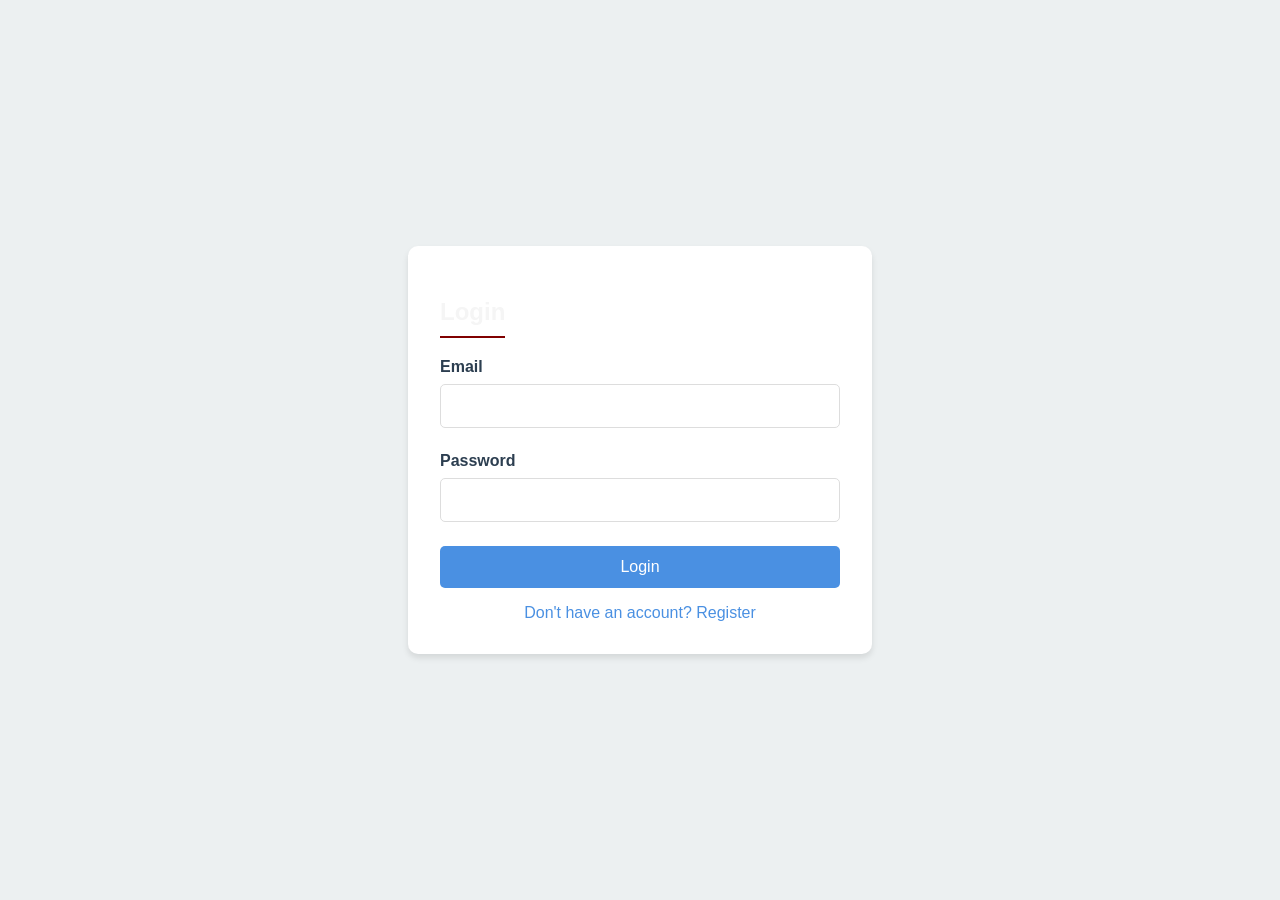
==== src/main/resources/static/admin-dashboard.html @ 873502d7 "dmin dashboards, lecture dashboards" ====
<!DOCTYPE html>
<html lang="en">

<head>
    <meta charset="UTF-8">
    <meta name="viewport" content="width=device-width, initial-scale=1.0">
    <title>LMS - Admin Dashboard</title>
    <link rel="stylesheet" href="css/style.css">
    <link rel="stylesheet" href="https://cdnjs.cloudflare.com/ajax/libs/font-awesome/6.0.0/css/all.min.css">
</head>

<body>
    <div class="admin-container">
        <!-- Sidebar -->
        <div class="sidebar">
            <div class="sidebar-header">
                <h3>LMS Admin</h3>
            </div>
            <ul class="sidebar-menu">
                <li onclick="showSection('overview')" class="active"><i class="fas fa-home"></i> Overview</li>
                <li onclick="showSection('users')"><i class="fas fa-users"></i> User Management</li>
                <li onclick="showSection('degrees')"><i class="fas fa-graduation-cap"></i> Degree & Course Management
                </li>
                <li onclick="showSection('announcements')"><i class="fas fa-bullhorn"></i> Announcements</li>
                <li onclick="showSection('lectures')"><i class="fas fa-video"></i> Lecture Management</li>
                <li onclick="showSection('profile')"><i class="fas fa-user-cog"></i> Profile</li>
                <li onclick="logout()" class="logout-btn"><i class="fas fa-sign-out-alt"></i> Logout</li>
            </ul>
        </div>

        <!-- Main Content -->
        <div class="main-content">
            <div id="overview" class="section active">
                <h2>Dashboard Overview</h2>
                <div class="stats-container">
                    <div class="stat-card">
                        <h3>Total Users</h3>
                        <p id="totalUsers">Loading...</p>
                    </div>
                    <div class="stat-card">
                        <h3>Total Degrees</h3>
                        <p id="totalDegrees">Loading...</p>
                    </div>
                    <div class="stat-card">
                        <h3>Total Courses</h3>
                        <p id="totalCourses">Loading...</p>
                    </div>
                    <div class="stat-card">
                        <h3>Announcements</h3>
                        <p id="totalAnnouncements">Loading...</p>
                    </div>
                </div>
            </div>

            <div id="users" class="section">
                <h2>User Management</h2>
                <table id="usersTable">
                    <thead>
                        <tr>
                            <th>Name</th>
                            <th>Email</th>
                            <th>Role</th>
                            <th>Actions</th>
                        </tr>
                    </thead>
                    <tbody>
                        <!-- Users will be populated here -->
                    </tbody>
                </table>
            </div>

            <div id="degrees" class="section">
                <h2>Degree & Course Management</h2>

                <!-- Tabs or Split View -->
                <div class="tabs">
                    <button class="btn-secondary active" onclick="showDegreeTab('degreeListTab')">Degrees</button>
                    <button class="btn-secondary" onclick="showDegreeTab('courseListTab')">Courses</button>
                </div>
                <br>

                <!-- Degree Tab -->
                <div id="degreeListTab" class="tab-content">
                    <div class="action-bar">
                        <input type="text" id="searchDegree" placeholder="Search degrees..." onkeyup="searchDegrees()">
                        <button onclick="showAddDegreeModal()" class="btn-primary">Create Degree Program</button>
                    </div>
                    <table id="degreesTable">
                        <thead>
                            <tr>
                                <th>Degree Name</th>
                                <th>Faculty</th>
                                <th>Duration</th>
                                <th>Status</th>
                                <th>Actions</th>
                            </tr>
                        </thead>
                        <tbody>
                            <!-- Degrees populated here -->
                        </tbody>
                    </table>
                </div>

                <!-- Course Tab (Moved from original Course Management) -->
                <div id="courseListTab" class="tab-content" style="display:none;">
                    <div class="action-bar">
                        <button onclick="showAddCourseModal()" class="btn-primary">Add Course</button>
                    </div>
                    <div id="coursesList" class="grid-container">
                        <!-- Courses populated here -->
                    </div>
                </div>
            </div>

            <div id="degreeDetails" class="section">
                <button onclick="showSection('degrees')" class="btn-secondary" style="margin-bottom: 10px;">&larr; Back
                    to List</button>
                <h2 id="detailsDegreeName">Degree Name</h2>
                <div class="profile-card" style="max-width: 100%; margin-bottom: 20px;">
                    <p><strong>Faculty:</strong> <span id="detailsFaculty"></span></p>
                    <p><strong>Duration:</strong> <span id="detailsDuration"></span> Years</p>
                    <p><strong>Status:</strong> <span id="detailsStatus"></span></p>
                    <p><strong>Description:</strong></p>
                    <p id="detailsDescription"></p>
                </div>

                <h3>Assigned Courses</h3>
                <div class="action-bar">
                    <button onclick="showAddCourseToDegreeModal()" class="btn-primary">Add Course to Degree</button>
                </div>
                <table id="degreeCoursesTable">
                    <thead>
                        <tr>
                            <th>Code</th>
                            <th>Course Title</th>
                            <th>Lecturer</th>
                            <th>Students</th>
                            <th>Status</th>
                            <th>Actions</th>
                        </tr>
                    </thead>
                    <tbody>
                        <!-- Assigned courses -->
                    </tbody>
                </table>
            </div>

            <div id="courseDetails" class="section">
                <button onclick="showSection('degreeDetails')" class="btn-secondary" style="margin-bottom: 10px;">&larr;
                    Back to Degree</button>
                <div class="profile-card" style="max-width: 100%; border-top: 5px solid #2980b9;">
                    <h2 id="cdTitle" style="margin-top:0; border:none;">Course Title</h2>
                    <div style="display: grid; grid-template-columns: repeat(auto-fit, minmax(200px, 1fr)); gap: 20px;">
                        <div>
                            <p><strong>Code:</strong> <span id="cdCode"></span></p>
                            <p><strong>Degree:</strong> <span id="cdDegree"></span></p>
                            <p><strong>Semester:</strong> <span id="cdSemester"></span> | <strong>Credits:</strong>
                                <span id="cdCredits"></span>
                            </p>
                        </div>
                        <div>
                            <p><strong>Lecturer:</strong> <span id="cdLecturer">Unassigned</span> <button
                                    onclick="showAssignLecturerModal()" class="btn-secondary"
                                    style="padding: 2px 8px; font-size: 0.8rem;">Assign</button></p>
                            <p><strong>Students:</strong> <span id="cdStudentCount">0</span></p>
                            <p><strong>Status:</strong> <span id="cdStatus"></span></p>
                        </div>
                    </div>
                </div>

                <div class="tabs" style="margin-top: 20px;">
                    <button class="btn-secondary active" onclick="showCourseTab('overview')">Overview</button>
                    <button class="btn-secondary" onclick="showCourseTab('students')">Students</button>
                    <button class="btn-secondary" onclick="showCourseTab('tasks')">Tasks</button>
                    <button class="btn-secondary" onclick="showCourseTab('assignments')">Assignments</button>
                    <button class="btn-secondary" onclick="showCourseTab('materials')">Materials</button>
                    <button class="btn-secondary" onclick="showCourseTab('announcements')">Announcements</button>
                    <button class="btn-secondary" onclick="showCourseTab('grades')">Grades</button>
                </div>

                <div id="cd-overview" class="course-tab-content"
                    style="padding: 20px; background: #2c2c2c; margin-top: 10px; border-radius: 8px;">
                    <h3>Course Description</h3>
                    <p id="cdDescription"></p>
                    <h3>Analytics</h3>
                    <p>Coming soon...</p>
                </div>
                <div id="cd-students" class="course-tab-content"
                    style="display:none; padding: 20px; background: #2c2c2c; margin-top: 10px; border-radius: 8px;">
                    <h3>Enrolled Students</h3>
                    <p>List of students...</p>
                </div>
                <!-- Other tabs placeholders -->
                <div id="cd-tasks" class="course-tab-content"
                    style="display:none; padding: 20px; background: #2c2c2c; margin-top: 10px; border-radius: 8px;">
                    <h3>Tasks</h3>
                </div>
                <div id="cd-assignments" class="course-tab-content"
                    style="display:none; padding: 20px; background: #2c2c2c; margin-top: 10px; border-radius: 8px;">
                    <h3>Assignments</h3>
                </div>
                <div id="cd-materials" class="course-tab-content"
                    style="display:none; padding: 20px; background: #2c2c2c; margin-top: 10px; border-radius: 8px;">
                    <h3>Materials</h3>
                </div>
                <div id="cd-announcements" class="course-tab-content"
                    style="display:none; padding: 20px; background: #2c2c2c; margin-top: 10px; border-radius: 8px;">
                    <h3>Course Announcements</h3>
                </div>
                <div id="cd-grades" class="course-tab-content"
                    style="display:none; padding: 20px; background: #2c2c2c; margin-top: 10px; border-radius: 8px;">
                    <h3>Grades</h3>
                </div>
            </div>

            <div id="announcements" class="section">
                <h2>Announcements</h2>
                <div class="action-bar">
                    <button onclick="showAddAnnouncementModal()" class="btn-primary">Post Announcement</button>
                </div>
                <div id="announcementsList">
                    <!-- Announcements will be populated here -->
                </div>
            </div>

            <div id="lectures" class="section">
                <h2>Lecture Management</h2>
                <p>Manage lectures for courses here.</p>
                <div id="lecturesList">
                    <!-- Lectures placeholder -->
                </div>
            </div>

            <div id="profile" class="section">
                <h2>Admin Profile</h2>
                <div class="profile-card">
                    <p><strong>Name:</strong> <span id="adminName">Loading...</span></p>
                    <p><strong>Email:</strong> <span id="adminEmail">Loading...</span></p>
                    <p><strong>Role:</strong> <span id="adminRole">Loading...</span></p>
                </div>
            </div>
        </div>
    </div>

    <!-- Modals -->
    <div id="courseModal" class="modal">
        <div class="modal-content">
            <span class="close" onclick="closeModal('courseModal')">&times;</span>
            <h3>Add New Course</h3>
            <form id="addCourseForm">
                <input type="text" id="courseTitle" placeholder="Course Title" required>
                <input type="text" id="courseCode" placeholder="Course Code (e.g. IT101)" required>
                <!-- Degree Dropdown populated dynamically -->
                <select id="courseDegree" required
                    style="width: 100%; padding: 10px; margin-bottom: 10px; background: #1a1a1a; color: white; border: 1px solid #444;">
                    <option value="" disabled selected>Select Degree Program</option>
                </select>
                <div style="display: grid; grid-template-columns: 1fr 1fr; gap: 10px;">
                    <input type="number" id="courseSemester" placeholder="Semester" required min="1" max="8">
                    <input type="number" id="courseCredits" placeholder="Credits" required min="1">
                </div>
                <input type="text" id="courseCategory" placeholder="Category" required>
                <textarea id="courseDescription" placeholder="Description" required></textarea>
                <select id="courseStatus" required
                    style="width: 100%; padding: 10px; margin-bottom: 10px; background: #1a1a1a; color: white; border: 1px solid #444;">
                    <option value="ACTIVE">Active</option>
                    <option value="ARCHIVED">Archived</option>
                </select>
                <button type="submit">Create Course</button>
            </form>
        </div>
    </div>

    <div id="degreeModal" class="modal">
        <div class="modal-content">
            <span class="close" onclick="closeModal('degreeModal')">&times;</span>
            <h3>Create Degree Program</h3>
            <form id="addDegreeForm">
                <input type="text" id="degreeName" placeholder="Degree Name (e.g. BSc in IT)" required>
                <input type="text" id="degreeFaculty" placeholder="Faculty" required>
                <select id="degreeDuration" required
                    style="width: 100%; padding: 10px; margin-bottom: 10px; background: #1a1a1a; color: white; border: 1px solid #444;">
                    <option value="3">3 Years</option>
                    <option value="4">4 Years</option>
                </select>
                <textarea id="degreeDescription" placeholder="Description" required></textarea>
                <select id="degreeStatus" required
                    style="width: 100%; padding: 10px; margin-bottom: 10px; background: #1a1a1a; color: white; border: 1px solid #444;">
                    <option value="ACTIVE">Active</option>
                    <option value="ARCHIVED">Archived</option>
                </select>
                <button type="submit">Create Degree</button>
            </form>
        </div>
    </div>

    <div id="assignLecturerModal" class="modal">
        <div class="modal-content">
            <span class="close" onclick="closeModal('assignLecturerModal')">&times;</span>
            <h3>Assign Lecturer</h3>
            <form id="assignLecturerForm">
                <p>Assign lecturer to: <strong id="assignCourseTitle"></strong></p>
                <select id="lecturerSelect" required
                    style="width: 100%; padding: 10px; margin-bottom: 10px; background: #1a1a1a; color: white; border: 1px solid #444;">
                    <!-- Populated via JS -->
                </select>
                <select id="lecturerRoleSelect" required
                    style="width: 100%; padding: 10px; margin-bottom: 10px; background: #1a1a1a; color: white; border: 1px solid #444;">
                    <option value="Main">Main Lecturer</option>
                    <option value="Assistant">Assistant Lecturer</option>
                </select>
                <button type="submit">Assign</button>
            </form>
        </div>
    </div>

    <div id="addCourseToDegreeModal" class="modal">
        <div class="modal-content">
            <span class="close" onclick="closeModal('addCourseToDegreeModal')">&times;</span>
            <h3>Add Course to Degree</h3>
            <form id="addCourseToDegreeForm">
                <p>Select a course to add:</p>
                <select id="availableCoursesSelect"
                    style="width: 100%; padding: 10px; margin-bottom: 10px; background: #1a1a1a; color: white; border: 1px solid #444;">
                    <!-- Available courses -->
                </select>
                <button type="submit">Add to Degree</button>
            </form>
        </div>
    </div>

    <div id="announcementModal" class="modal">
        <div class="modal-content">
            <span class="close" onclick="closeModal('announcementModal')">&times;</span>
            <h3>Post Announcement</h3>
            <form id="addAnnouncementForm">
                <input type="text" id="announcementTitle" placeholder="Title" required>
                <textarea id="announcementContent" placeholder="Content" required></textarea>
                <button type="submit">Post</button>
            </form>
        </div>
    </div>

    <div id="editCourseModal" class="modal">
        <div class="modal-content">
            <span class="close" onclick="closeModal('editCourseModal')">&times;</span>
            <h3>Edit Course</h3>
            <form id="editCourseForm">
                <input type="hidden" id="editCourseId">
                <input type="text" id="editCourseTitle" placeholder="Course Title" required>
                <input type="text" id="editCourseCode" placeholder="Course Code" required>
                <div style="display: grid; grid-template-columns: 1fr 1fr; gap: 10px;">
                    <input type="number" id="editCourseSemester" placeholder="Semester" required min="1" max="8">
                    <input type="number" id="editCourseCredits" placeholder="Credits" required min="1">
                </div>
                <input type="text" id="editCourseCategory" placeholder="Category" required>
                <textarea id="editCourseDescription" placeholder="Description" required></textarea>
                <select id="editCourseStatus" required
                    style="width: 100%; padding: 10px; margin-bottom: 10px; background: #1a1a1a; color: white; border: 1px solid #444;">
                    <option value="ACTIVE">Active</option>
                    <option value="ARCHIVED">Archived</option>
                </select>
                <button type="submit">Save Changes</button>
            </form>
        </div>
    </div>

    <script src="js/app.js"></script>
    <script src="js/admin.js"></script>
</body>

</html>
---- src/main/resources/static/css/style.css ----
:root {
    --primary-color: #4a90e2;
    --secondary-color: #f5f6fa;
    --text-color: #2c3e50;
    --bg-color: #ecf0f1;
    --card-bg: #ffffff;
}

body {
    font-family: 'Segoe UI', Tahoma, Geneva, Verdana, sans-serif;
    background-color: var(--bg-color);
    color: var(--text-color);
    margin: 0;
    padding: 0;
    display: flex;
    justify-content: center;
    align-items: center;
    min-height: 100vh;
}

.container {
    background-color: var(--card-bg);
    padding: 2rem;
    border-radius: 10px;
    box-shadow: 0 4px 6px rgba(0, 0, 0, 0.1);
    width: 100%;
    max-width: 400px;
}

h1,
h2 {
    text-align: center;
    color: var(--primary-color);
}

.form-group {
    margin-bottom: 1.5rem;
}

label {
    display: block;
    margin-bottom: 0.5rem;
    font-weight: bold;
}

input {
    width: 100%;
    padding: 0.75rem;
    border: 1px solid #ddd;
    border-radius: 5px;
    font-size: 1rem;
    box-sizing: border-box;
    /* fix padding issue */
}

button {
    width: 100%;
    padding: 0.75rem;
    background-color: var(--primary-color);
    color: white;
    border: none;
    border-radius: 5px;
    font-size: 1rem;
    cursor: pointer;
    transition: background-color 0.3s;
}

button:hover {
    background-color: #357abd;
}

.links {
    text-align: center;
    margin-top: 1rem;
}

a {
    color: var(--primary-color);
    text-decoration: none;
}

a:hover {
    text-decoration: underline;
}

/* Dashboard specific */
.dashboard-container {
    max-width: 800px;
}

.profile-info {
    margin-bottom: 2rem;
}

/* --- Admin Dashboard Layout --- */
:root {
    --maroon-primary: #800000;
    --maroon-light: #a52a2a;
    --black-bg: #121212;
    --black-sidebar: #1a1a1a;
    --white-text: #f5f5f5;
    --gray-text: #bdc3c7;
    --card-bg-dark: #2c2c2c;
}

.admin-container {
    display: flex;
    width: 100%;
    min-height: 100vh;
    background-color: var(--black-bg);
    color: var(--white-text);
}

/* Sidebar */
.sidebar {
    width: 260px;
    background-color: var(--black-sidebar);
    color: var(--white-text);
    display: flex;
    flex-direction: column;
    box-shadow: 2px 0 10px rgba(0, 0, 0, 0.5);
    border-right: 1px solid #333;
}

.sidebar-header {
    background-color: var(--maroon-primary);
    padding: 1.5rem;
    text-align: center;
    border-bottom: 2px solid #500000;
}

.sidebar-header h3 {
    color: white;
    margin: 0;
    font-size: 1.5rem;
    text-transform: uppercase;
    letter-spacing: 1px;
}

.sidebar-menu {
    list-style: none;
    padding: 0;
    margin: 0;
    flex-grow: 1;
}

.sidebar-menu li {
    padding: 1.2rem;
    cursor: pointer;
    border-bottom: 1px solid #2a2a2a;
    transition: all 0.3s ease;
    color: var(--gray-text);
}

.sidebar-menu li:hover,
.sidebar-menu li.active {
    background-color: var(--maroon-primary);
    color: white;
    padding-left: 1.5rem;
}

.sidebar-menu li i {
    margin-right: 15px;
    width: 25px;
    text-align: center;
}

.logout-btn {
    background-color: #333;
    margin-top: auto;
    border-top: 1px solid #444;
}

.logout-btn:hover {
    background-color: var(--maroon-light) !important;
}

/* Main Content */
.main-content {
    flex-grow: 1;
    padding: 2.5rem;
    background-color: var(--black-bg);
    overflow-y: auto;
}

h2 {
    color: var(--white-text);
    border-bottom: 2px solid var(--maroon-primary);
    padding-bottom: 10px;
    margin-bottom: 20px;
    display: inline-block;
}

.section {
    display: none;
    animation: fadeIn 0.4s ease-out;
}

.section.active {
    display: block;
}

@keyframes fadeIn {
    from {
        opacity: 0;
        transform: translateY(15px);
    }

    to {
        opacity: 1;
        transform: translateY(0);
    }
}

/* Stats */
.stats-container {
    display: grid;
    grid-template-columns: repeat(auto-fit, minmax(220px, 1fr));
    gap: 2rem;
    margin-bottom: 2rem;
}

.stat-card {
    background: linear-gradient(145deg, #2c2c2c, #222);
    padding: 2rem;
    border-radius: 12px;
    box-shadow: 0 4px 15px rgba(0, 0, 0, 0.3);
    text-align: center;
    border-left: 5px solid var(--maroon-primary);
    transition: transform 0.3s;
}

.stat-card:hover {
    transform: translateY(-5px);
}

.stat-card h3 {
    margin-bottom: 0.5rem;
    font-size: 1.1rem;
    color: var(--gray-text);
    text-transform: uppercase;
}

.stat-card p {
    font-size: 2.5rem;
    font-weight: bold;
    color: white;
    margin: 0;
}

/* Tables */
table {
    width: 100%;
    border-collapse: collapse;
    background: #1e1e1e;
    border-radius: 12px;
    overflow: hidden;
    box-shadow: 0 4px 15px rgba(0, 0, 0, 0.3);
    color: var(--gray-text);
}

th,
td {
    padding: 1.2rem;
    text-align: left;
    border-bottom: 1px solid #333;
}

th {
    background-color: var(--maroon-primary);
    color: white;
    text-transform: uppercase;
    font-size: 0.9rem;
    letter-spacing: 0.5px;
}

tr:hover {
    background-color: #2a2a2a;
}

/* Cards (Courses etc) */
.grid-container {
    display: grid;
    grid-template-columns: repeat(auto-fill, minmax(280px, 1fr));
    gap: 2rem;
}

.card {
    background: #1e1e1e;
    padding: 1.5rem;
    border-radius: 12px;
    box-shadow: 0 4px 10px rgba(0, 0, 0, 0.3);
    border-top: 4px solid var(--maroon-primary);
    transition: transform 0.3s;
    color: var(--gray-text);
}

.card:hover {
    transform: translateY(-5px);
    box-shadow: 0 8px 20px rgba(0, 0, 0, 0.5);
}

.card h3 {
    margin-top: 0;
    font-size: 1.4rem;
    color: white;
}

/* Buttons and Actions */
.action-bar {
    margin-bottom: 1.5rem;
    text-align: right;
}

.btn-primary {
    background-color: var(--maroon-primary);
    color: white;
    border: none;
    padding: 0.6rem 1.2rem;
    border-radius: 6px;
    cursor: pointer;
    width: auto;
    font-weight: bold;
    box-shadow: 0 2px 5px rgba(0, 0, 0, 0.2);
    transition: background 0.3s;
}

.btn-primary:hover {
    background-color: #a00000;
}

.btn-secondary {
    background-color: #444;
    color: white;
    border: none;
    padding: 0.4rem 1rem;
    border-radius: 4px;
    cursor: pointer;
    font-size: 0.9rem;
    width: auto;
    margin-left: 5px;
}

.btn-secondary:hover {
    background-color: #666;
}

.btn-danger {
    background-color: #c0392b;
    color: white;
    border: none;
    padding: 0.4rem 1rem;
    border-radius: 4px;
    cursor: pointer;
    font-size: 0.9rem;
    width: auto;
}

.btn-danger:hover {
    background-color: #e74c3c;
}

/* Announcements */
.announcement-item {
    background: #1e1e1e;
    padding: 1.5rem;
    margin-bottom: 1.5rem;
    border-left: 5px solid var(--maroon-primary);
    box-shadow: 0 4px 10px rgba(0, 0, 0, 0.2);
    border-radius: 8px;
    color: var(--gray-text);
}

.announcement-item h4 {
    color: white;
    margin-top: 0;
}

/* Modal */
.modal {
    display: none;
    position: fixed;
    z-index: 1000;
    left: 0;
    top: 0;
    width: 100%;
    height: 100%;
    background-color: rgba(0, 0, 0, 0.7);
    backdrop-filter: blur(5px);
}

.modal-content {
    background-color: #2c2c2c;
    color: white;
    margin: 10% auto;
    padding: 2.5rem;
    border-radius: 12px;
    width: 50%;
    max-width: 500px;
    position: relative;
    box-shadow: 0 10px 30px rgba(0, 0, 0, 0.5);
    border: 1px solid #444;
}

.modal-content input,
.modal-content textarea {
    background-color: #1a1a1a;
    border: 1px solid #444;
    color: white;
    margin-bottom: 1rem;
}

.close {
    position: absolute;
    right: 1.5rem;
    top: 1rem;
    font-size: 1.5rem;
    cursor: pointer;
    color: #999;
}

.close:hover {
    color: white;
}

/* Profile Card */
.profile-card {
    background: #1e1e1e;
    padding: 2.5rem;
    border-radius: 12px;
    box-shadow: 0 5px 15px rgba(0, 0, 0, 0.3);
    max-width: 400px;
    border-top: 5px solid var(--maroon-primary);
    color: var(--gray-text);
}

.profile-card span {
    color: white;
    font-weight: bold;
}
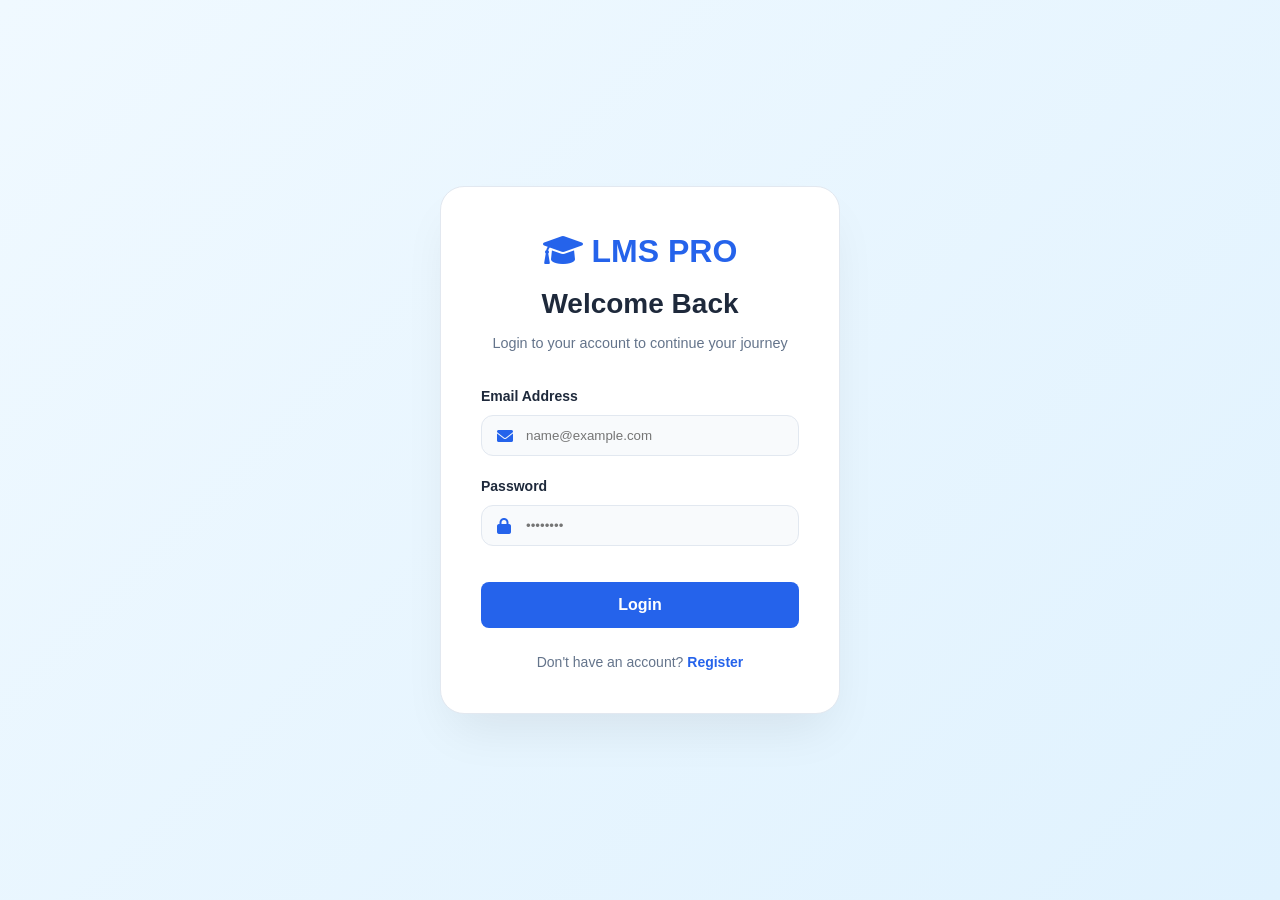
==== commit 6ffff241: "main functtions" ====
--- a/src/main/resources/static/admin-dashboard.html
+++ b/src/main/resources/static/admin-dashboard.html
@@ -14,46 +14,115 @@
         <!-- Sidebar -->
         <div class="sidebar">
             <div class="sidebar-header">
-                <h3>LMS Admin</h3>
+                <h3><i class="fas fa-graduation-cap"></i> LMS Admin</h3>
             </div>
             <ul class="sidebar-menu">
-                <li onclick="showSection('overview')" class="active"><i class="fas fa-home"></i> Overview</li>
-                <li onclick="showSection('users')"><i class="fas fa-users"></i> User Management</li>
-                <li onclick="showSection('degrees')"><i class="fas fa-graduation-cap"></i> Degree & Course Management
-                </li>
+                <li onclick="showSection('overview')" class="active"><i class="fas fa-th-large"></i> Dashboard</li>
+                <li onclick="showSection('users')"><i class="fas fa-users-cog"></i> User Management</li>
+                <li onclick="showSection('degrees')"><i class="fas fa-graduation-cap"></i> Degree Programs</li>
                 <li onclick="showSection('announcements')"><i class="fas fa-bullhorn"></i> Announcements</li>
-                <li onclick="showSection('lectures')"><i class="fas fa-video"></i> Lecture Management</li>
-                <li onclick="showSection('profile')"><i class="fas fa-user-cog"></i> Profile</li>
-                <li onclick="logout()" class="logout-btn"><i class="fas fa-sign-out-alt"></i> Logout</li>
+                <li onclick="showSection('lectures')"><i class="fas fa-video"></i> Lectures</li>
+                <li onclick="showSection('profile')"><i class="fas fa-user-circle"></i> Profile Settings</li>
             </ul>
+            <div onclick="logout()" class="logout-btn"><i class="fas fa-sign-out-alt"></i> Logout</div>
         </div>
 
         <!-- Main Content -->
         <div class="main-content">
+            <header>
+                <div class="header-left">
+                    <h1 id="sectionTitle">Dashboard Overview</h1>
+                    <p style="color: var(--text-muted); font-size: 0.875rem;">Manage your system effectively</p>
+                </div>
+                <div class="header-right">
+                    <div class="notification-bell-container">
+                        <i class="fas fa-bell notification-bell" onclick="toggleNotifications(event)"></i>
+                        <span id="notificationBadge" class="notification-badge" style="display: none;">0</span>
+                        <div id="notificationDropdown" class="notification-dropdown">
+                            <div class="notification-header">
+                                <h4>Notifications</h4>
+                                <span style="font-size: 0.75rem; color: var(--primary); cursor: pointer;"
+                                    onclick="loadNotifications()">Refresh</span>
+                            </div>
+                            <div id="notificationList" class="notification-list">
+                                <!-- Notifications will be loaded here -->
+                            </div>
+                        </div>
+                    </div>
+                </div>
+            </header>
+
             <div id="overview" class="section active">
-                <h2>Dashboard Overview</h2>
-                <div class="stats-container">
-                    <div class="stat-card">
-                        <h3>Total Users</h3>
-                        <p id="totalUsers">Loading...</p>
-                    </div>
-                    <div class="stat-card">
-                        <h3>Total Degrees</h3>
-                        <p id="totalDegrees">Loading...</p>
-                    </div>
-                    <div class="stat-card">
-                        <h3>Total Courses</h3>
-                        <p id="totalCourses">Loading...</p>
-                    </div>
-                    <div class="stat-card">
-                        <h3>Announcements</h3>
-                        <p id="totalAnnouncements">Loading...</p>
+                <div class="stats-grid"
+                    style="display: grid; grid-template-columns: repeat(auto-fit, minmax(200px, 1fr)); gap: 1.5rem; margin-bottom: 2rem;">
+                    <div class="stat-card premium">
+                        <div class="stat-icon"><i class="fas fa-users"></i></div>
+                        <div class="stat-info">
+                            <h3 style="font-size: 0.875rem; color: #64748b;">Total Users</h3>
+                            <p id="totalUsers" style="font-size: 1.5rem; font-weight: 700; color: var(--primary);">0</p>
+                        </div>
+                    </div>
+                    <div class="stat-card premium">
+                        <div class="stat-icon" style="background: #ecfdf5; color: #10b981;"><i
+                                class="fas fa-user-graduate"></i></div>
+                        <div class="stat-info">
+                            <h3 style="font-size: 0.875rem; color: #64748b;">Students</h3>
+                            <p id="totalStudents" style="font-size: 1.5rem; font-weight: 700; color: #10b981;">0</p>
+                        </div>
+                    </div>
+                    <div class="stat-card premium">
+                        <div class="stat-icon" style="background: #eff6ff; color: #3b82f6;"><i
+                                class="fas fa-chalkboard-teacher"></i></div>
+                        <div class="stat-info">
+                            <h3 style="font-size: 0.875rem; color: #64748b;">Instructors</h3>
+                            <p id="totalInstructors" style="font-size: 1.5rem; font-weight: 700; color: #3b82f6;">0</p>
+                        </div>
+                    </div>
+                </div>
+
+                <div style="display: grid; grid-template-columns: 2fr 1fr; gap: 1.5rem;">
+                    <div class="card" style="padding: 1.5rem;">
+                        <h3 style="margin-bottom: 1rem;"><i class="fas fa-history"></i> Recent Activity</h3>
+                        <div id="recentActivityList" class="activity-feed">
+                            <p style="color: var(--text-muted); font-size: 0.875rem;">Loading activity...</p>
+                        </div>
+                    </div>
+                    <div class="card" style="padding: 1.5rem;">
+                        <h3 style="margin-bottom: 1rem;"><i class="fas fa-chart-pie"></i> Quick Stats</h3>
+                        <div style="display: flex; flex-direction: column; gap: 1rem;">
+                            <div style="display: flex; justify-content: space-between; align-items: center;">
+                                <span style="font-size: 0.875rem; color: #64748b;">Degrees</span>
+                                <span id="totalDegrees" style="font-weight: 600;">0</span>
+                            </div>
+                            <div style="display: flex; justify-content: space-between; align-items: center;">
+                                <span style="font-size: 0.875rem; color: #64748b;">Courses</span>
+                                <span id="totalCourses" style="font-weight: 600;">0</span>
+                            </div>
+                            <div style="display: flex; justify-content: space-between; align-items: center;">
+                                <span style="font-size: 0.875rem; color: #64748b;">Announcements</span>
+                                <span id="totalAnnouncements" style="font-weight: 600;">0</span>
+                            </div>
+                        </div>
                     </div>
                 </div>
             </div>
 
             <div id="users" class="section">
-                <h2>User Management</h2>
+                <div class="section-header"
+                    style="display: flex; justify-content: space-between; align-items: center; margin-bottom: 1.5rem;">
+                    <h2>User Accounts</h2>
+                    <div class="filter-bar" style="display: flex; gap: 0.5rem;">
+                        <input type="text" id="userSearch" placeholder="Search by name or email..."
+                            onkeyup="filterUsers()" style="width: 250px; margin: 0;">
+                        <select id="roleFilter" onchange="filterUsers()"
+                            style="margin: 0; padding: 0.5rem; border-radius: 0.5rem; border: 1px solid var(--border);">
+                            <option value="ALL">All Roles</option>
+                            <option value="STUDENT">Students</option>
+                            <option value="INSTRUCTOR">Instructors</option>
+                            <option value="ADMIN">Admins</option>
+                        </select>
+                    </div>
+                </div>
                 <table id="usersTable">
                     <thead>
                         <tr>
@@ -63,27 +132,28 @@
                             <th>Actions</th>
                         </tr>
                     </thead>
-                    <tbody>
-                        <!-- Users will be populated here -->
+                    <tbody id="usersTableBody">
+                        <!-- Populated by JS -->
                     </tbody>
                 </table>
             </div>
 
             <div id="degrees" class="section">
-                <h2>Degree & Course Management</h2>
-
-                <!-- Tabs or Split View -->
-                <div class="tabs">
-                    <button class="btn-secondary active" onclick="showDegreeTab('degreeListTab')">Degrees</button>
-                    <button class="btn-secondary" onclick="showDegreeTab('courseListTab')">Courses</button>
-                </div>
-                <br>
-
-                <!-- Degree Tab -->
+                <div class="section-header"
+                    style="display: flex; justify-content: space-between; align-items: center; margin-bottom: 2rem;">
+                    <h2>Academic Management</h2>
+                    <div class="tabs">
+                        <button class="btn-secondary active" onclick="showDegreeTab('degreeListTab')">Degrees</button>
+                        <button class="btn-secondary" onclick="showDegreeTab('courseListTab')">Courses</button>
+                    </div>
+                </div>
+
                 <div id="degreeListTab" class="tab-content">
-                    <div class="action-bar">
-                        <input type="text" id="searchDegree" placeholder="Search degrees..." onkeyup="searchDegrees()">
-                        <button onclick="showAddDegreeModal()" class="btn-primary">Create Degree Program</button>
+                    <div class="action-bar"
+                        style="display: flex; justify-content: space-between; align-items: center; margin-bottom: 1.5rem;">
+                        <input type="text" id="searchDegree" placeholder="Search degrees..." onkeyup="searchDegrees()"
+                            style="width: 300px; margin: 0;">
+                        <button onclick="showAddDegreeModal()" class="btn-primary">+ Create Degree Program</button>
                     </div>
                     <table id="degreesTable">
                         <thead>
@@ -96,79 +166,112 @@
                             </tr>
                         </thead>
                         <tbody>
-                            <!-- Degrees populated here -->
+                            <!-- Populated by JS -->
                         </tbody>
                     </table>
                 </div>
 
-                <!-- Course Tab (Moved from original Course Management) -->
                 <div id="courseListTab" class="tab-content" style="display:none;">
-                    <div class="action-bar">
-                        <button onclick="showAddCourseModal()" class="btn-primary">Add Course</button>
+                    <div class="action-bar" style="margin-bottom: 1.5rem;">
+                        <button onclick="showAddCourseModal()" class="btn-primary">+ Add New Course</button>
                     </div>
                     <div id="coursesList" class="grid-container">
-                        <!-- Courses populated here -->
+                        <!-- Populated by JS -->
                     </div>
                 </div>
             </div>
 
             <div id="degreeDetails" class="section">
-                <button onclick="showSection('degrees')" class="btn-secondary" style="margin-bottom: 10px;">&larr; Back
-                    to List</button>
-                <h2 id="detailsDegreeName">Degree Name</h2>
-                <div class="profile-card" style="max-width: 100%; margin-bottom: 20px;">
-                    <p><strong>Faculty:</strong> <span id="detailsFaculty"></span></p>
-                    <p><strong>Duration:</strong> <span id="detailsDuration"></span> Years</p>
-                    <p><strong>Status:</strong> <span id="detailsStatus"></span></p>
-                    <p><strong>Description:</strong></p>
-                    <p id="detailsDescription"></p>
-                </div>
-
-                <h3>Assigned Courses</h3>
-                <div class="action-bar">
-                    <button onclick="showAddCourseToDegreeModal()" class="btn-primary">Add Course to Degree</button>
-                </div>
-                <table id="degreeCoursesTable">
-                    <thead>
-                        <tr>
-                            <th>Code</th>
-                            <th>Course Title</th>
-                            <th>Lecturer</th>
-                            <th>Students</th>
-                            <th>Status</th>
-                            <th>Actions</th>
-                        </tr>
-                    </thead>
-                    <tbody>
-                        <!-- Assigned courses -->
-                    </tbody>
-                </table>
+                <button onclick="showSection('degrees')" class="btn-secondary" style="margin-bottom: 2rem;">
+                    <i class="fas fa-arrow-left"></i> Back to Degrees
+                </button>
+
+                <div class="profile-card"
+                    style="max-width: 100%; border-top: 4px solid var(--primary); margin-bottom: 2.5rem;">
+                    <h2 id="detailsDegreeName" style="margin-bottom: 0.5rem; border: none; padding: 0;">Degree Name</h2>
+                    <div style="display: flex; gap: 0.75rem; margin-bottom: 1.5rem; align-items: center;">
+                        <span id="detailsFaculty" class="badge badge-primary">Faculty</span>
+                        <span class="badge badge-secondary"><i class="fas fa-clock"></i> <span
+                                id="detailsDuration"></span> Years</span>
+                        <span id="detailsStatus" class="badge" style="font-weight: 600;">ACTIVE</span>
+                    </div>
+                    <div style="padding: 1rem; background: var(--bg-main); border-radius: 0.5rem; margin-bottom: 1rem;">
+                        <p style="margin-bottom: 0.5rem; color: var(--text-main); font-weight: 600;"><i
+                                class="fas fa-align-left"></i> Description</p>
+                        <p id="detailsDescription"
+                            style="color: var(--text-muted); line-height: 1.6; font-size: 0.95rem;"></p>
+                    </div>
+                </div>
+
+                <div class="section-header"
+                    style="display: flex; justify-content: space-between; align-items: center; margin-bottom: 1.5rem; border-bottom: 2px solid var(--primary-soft); padding-bottom: 0.75rem;">
+                    <h3 style="color: var(--text-main);"><i class="fas fa-book" style="color: var(--primary);"></i>
+                        Assigned Courses</h3>
+                    <button onclick="showAddCourseToDegreeModal()" class="btn-primary">
+                        <i class="fas fa-plus"></i> Assign Course
+                    </button>
+                </div>
+
+                <div
+                    style="background: white; border-radius: 0.75rem; border: 1px solid var(--border); overflow: hidden;">
+                    <table id="degreeCoursesTable">
+                        <thead style="background: var(--bg-main);">
+                            <tr>
+                                <th>Code</th>
+                                <th>Course Title</th>
+                                <th>Lecturer</th>
+                                <th>Students</th>
+                                <th>Status</th>
+                                <th style="text-align: right;">Actions</th>
+                            </tr>
+                        </thead>
+                        <tbody>
+                            <!-- Populated by JS -->
+                        </tbody>
+                    </table>
+                </div>
             </div>
 
             <div id="courseDetails" class="section">
-                <button onclick="showSection('degreeDetails')" class="btn-secondary" style="margin-bottom: 10px;">&larr;
-                    Back to Degree</button>
-                <div class="profile-card" style="max-width: 100%; border-top: 5px solid #2980b9;">
-                    <h2 id="cdTitle" style="margin-top:0; border:none;">Course Title</h2>
-                    <div style="display: grid; grid-template-columns: repeat(auto-fit, minmax(200px, 1fr)); gap: 20px;">
-                        <div>
-                            <p><strong>Code:</strong> <span id="cdCode"></span></p>
-                            <p><strong>Degree:</strong> <span id="cdDegree"></span></p>
-                            <p><strong>Semester:</strong> <span id="cdSemester"></span> | <strong>Credits:</strong>
-                                <span id="cdCredits"></span>
-                            </p>
-                        </div>
-                        <div>
-                            <p><strong>Lecturer:</strong> <span id="cdLecturer">Unassigned</span> <button
-                                    onclick="showAssignLecturerModal()" class="btn-secondary"
-                                    style="padding: 2px 8px; font-size: 0.8rem;">Assign</button></p>
-                            <p><strong>Students:</strong> <span id="cdStudentCount">0</span></p>
-                            <p><strong>Status:</strong> <span id="cdStatus"></span></p>
-                        </div>
-                    </div>
-                </div>
-
-                <div class="tabs" style="margin-top: 20px;">
+                <button onclick="showSection('degreeDetails')" class="btn-secondary" style="margin-bottom: 2rem;">
+                    <i class="fas fa-arrow-left"></i> Back to Degree
+                </button>
+
+                <div class="profile-card"
+                    style="max-width: 100%; border-top: 4px solid var(--primary); margin-bottom: 2.5rem;">
+                    <h2 id="cdTitle" style="margin-bottom: 0.5rem; border: none; padding: 0;">Course Title</h2>
+                    <div style="display: flex; gap: 0.75rem; margin-bottom: 1rem; align-items: center;">
+                        <span id="cdCode" class="badge badge-primary" style="font-weight: 600;">CODE</span>
+                        <span id="cdDegree" class="badge badge-secondary">Degree Name</span>
+                        <span class="badge badge-info"
+                            style="background: var(--primary-soft); color: var(--primary);"><i
+                                class="fas fa-calendar-alt"></i> Sem <span id="cdSemester">1</span></span>
+                    </div>
+                    <div
+                        style="margin-bottom: 1.5rem; display: flex; gap: 2rem; color: var(--text-muted); font-size: 0.9rem;">
+                        <span><i class="fas fa-coins" style="color: var(--primary);"></i> Credits: <span id="cdCredits"
+                                style="font-weight: 600; color: var(--text-main);">0</span></span>
+                        <span><i class="fas fa-users" style="color: var(--primary);"></i> Students: <span
+                                id="cdStudentCount" style="font-weight: 600; color: var(--text-main);">0</span></span>
+                        <span><i class="fas fa-toggle-on" style="color: var(--primary);"></i> Status: <span
+                                id="cdStatus" style="font-weight: 600; color: var(--text-main);">ACTIVE</span></span>
+                    </div>
+                    <div
+                        style="padding: 1rem; background: var(--bg-main); border-radius: 0.5rem; margin-bottom: 1.5rem;">
+                        <p style="margin-bottom: 0.5rem;"><strong><i class="fas fa-user-tie"></i> Assigned
+                                Lecturer:</strong></p>
+                        <div style="display: flex; align-items: center; justify-content: space-between;">
+                            <span id="cdLecturer" style="color: var(--text-main); font-weight: 500;">Unassigned</span>
+                            <button onclick="showAssignLecturerModal()" class="btn-secondary"
+                                style="padding: 5px 12px; font-size: 0.8rem;">
+                                <i class="fas fa-user-edit"></i> Change Assignment
+                            </button>
+                        </div>
+                    </div>
+                </div>
+
+                <div class="tabs"
+                    style="margin-bottom: 2rem; border-bottom: 1px solid var(--border); padding-bottom: 0.5rem;">
                     <button class="btn-secondary active" onclick="showCourseTab('overview')">Overview</button>
                     <button class="btn-secondary" onclick="showCourseTab('students')">Students</button>
                     <button class="btn-secondary" onclick="showCourseTab('tasks')">Tasks</button>
@@ -178,65 +281,190 @@
                     <button class="btn-secondary" onclick="showCourseTab('grades')">Grades</button>
                 </div>
 
-                <div id="cd-overview" class="course-tab-content"
-                    style="padding: 20px; background: #2c2c2c; margin-top: 10px; border-radius: 8px;">
-                    <h3>Course Description</h3>
-                    <p id="cdDescription"></p>
-                    <h3>Analytics</h3>
-                    <p>Coming soon...</p>
-                </div>
+                <!-- Tab Contents -->
+                <div id="cd-overview" class="course-tab-content active"
+                    style="padding: 1.5rem; background: white; border-radius: 0.75rem; border: 1px solid var(--border);">
+                    <h3
+                        style="margin-bottom: 1rem; color: var(--text-main); border-bottom: 2px solid var(--primary-soft); padding-bottom: 0.5rem; display: inline-block;">
+                        Course Description</h3>
+                    <p id="cdDescription" style="color: var(--text-muted); line-height: 1.7; font-size: 1rem;"></p>
+                </div>
+                <!-- Other tabs similarly themed via CSS -->
                 <div id="cd-students" class="course-tab-content"
-                    style="display:none; padding: 20px; background: #2c2c2c; margin-top: 10px; border-radius: 8px;">
-                    <h3>Enrolled Students</h3>
-                    <p>List of students...</p>
-                </div>
-                <!-- Other tabs placeholders -->
+                    style="display:none; padding: 1.5rem; background: white; border-radius: 0.75rem; border: 1px solid var(--border);">
+                    <div class="section-header"
+                        style="display: flex; justify-content: space-between; align-items: center; margin-bottom: 1.5rem;">
+                        <h3>Enrolled Students</h3>
+                        <button class="btn-primary" onclick="showAddStudentModal()">+ Enroll Student</button>
+                    </div>
+                    <div id="enrolledStudentsList" class="grid-container">
+                        <!-- Populated by JS -->
+                    </div>
+                </div>
+
                 <div id="cd-tasks" class="course-tab-content"
-                    style="display:none; padding: 20px; background: #2c2c2c; margin-top: 10px; border-radius: 8px;">
-                    <h3>Tasks</h3>
-                </div>
+                    style="display:none; padding: 1.5rem; background: white; border-radius: 0.75rem; border: 1px solid var(--border);">
+                    <div class="section-header"
+                        style="display: flex; justify-content: space-between; align-items: center; margin-bottom: 1.5rem;">
+                        <h3>Course Tasks</h3>
+                        <button class="btn-primary" onclick="showAddTaskModal()">+ New Task</button>
+                    </div>
+                    <div id="tasksList" class="grid-container">
+                        <!-- Populated by JS -->
+                    </div>
+                </div>
+
                 <div id="cd-assignments" class="course-tab-content"
-                    style="display:none; padding: 20px; background: #2c2c2c; margin-top: 10px; border-radius: 8px;">
-                    <h3>Assignments</h3>
-                </div>
+                    style="display:none; padding: 1.5rem; background: white; border-radius: 0.75rem; border: 1px solid var(--border);">
+                    <div class="section-header"
+                        style="display: flex; justify-content: space-between; align-items: center; margin-bottom: 1.5rem;">
+                        <h3>Assignments</h3>
+                        <button class="btn-primary" onclick="showAddAssignmentModal()">+ New Assignment</button>
+                    </div>
+                    <div id="assignmentsList" class="grid-container">
+                        <!-- Populated by JS -->
+                    </div>
+                </div>
+
                 <div id="cd-materials" class="course-tab-content"
-                    style="display:none; padding: 20px; background: #2c2c2c; margin-top: 10px; border-radius: 8px;">
-                    <h3>Materials</h3>
-                </div>
+                    style="display:none; padding: 1.5rem; background: white; border-radius: 0.75rem; border: 1px solid var(--border);">
+                    <div class="section-header"
+                        style="display: flex; justify-content: space-between; align-items: center; margin-bottom: 1.5rem;">
+                        <h3>Course Materials</h3>
+                        <button class="btn-primary" onclick="alert('Coming soon')">+ Upload Material</button>
+                    </div>
+                    <div id="courseMaterialsList" class="grid-container">
+                        <p style="color: var(--text-muted);">No materials uploaded yet.</p>
+                    </div>
+                </div>
+
                 <div id="cd-announcements" class="course-tab-content"
-                    style="display:none; padding: 20px; background: #2c2c2c; margin-top: 10px; border-radius: 8px;">
-                    <h3>Course Announcements</h3>
-                </div>
+                    style="display:none; padding: 1.5rem; background: white; border-radius: 0.75rem; border: 1px solid var(--border);">
+                    <div class="section-header"
+                        style="display: flex; justify-content: space-between; align-items: center; margin-bottom: 1.5rem;">
+                        <h3>Course Announcements</h3>
+                        <button class="btn-primary" onclick="showAddCourseAnnouncementModal()">+ Post
+                            Announcement</button>
+                    </div>
+                    <div id="courseAnnouncementsList" class="grid-container">
+                        <!-- Populated by JS -->
+                    </div>
+                </div>
+
                 <div id="cd-grades" class="course-tab-content"
-                    style="display:none; padding: 20px; background: #2c2c2c; margin-top: 10px; border-radius: 8px;">
-                    <h3>Grades</h3>
+                    style="display:none; padding: 1.5rem; background: white; border-radius: 0.75rem; border: 1px solid var(--border);">
+                    <h3>Gradebook</h3>
+                    <p style="color: var(--text-muted);">Grading management is coming soon.</p>
                 </div>
             </div>
 
             <div id="announcements" class="section">
-                <h2>Announcements</h2>
-                <div class="action-bar">
-                    <button onclick="showAddAnnouncementModal()" class="btn-primary">Post Announcement</button>
+                <div class="section-header"
+                    style="display: flex; justify-content: space-between; align-items: center; margin-bottom: 2rem;">
+                    <h2>Announcements</h2>
+                    <button onclick="showAddAnnouncementModal()" class="btn-primary">+ Post Announcement</button>
                 </div>
                 <div id="announcementsList">
-                    <!-- Announcements will be populated here -->
+                    <!-- Populated by JS -->
                 </div>
             </div>
 
             <div id="lectures" class="section">
-                <h2>Lecture Management</h2>
-                <p>Manage lectures for courses here.</p>
-                <div id="lecturesList">
-                    <!-- Lectures placeholder -->
+                <div class="section-header"
+                    style="display: flex; justify-content: space-between; align-items: center; margin-bottom: 2rem;">
+                    <h2>Online Lecture Management</h2>
+                    <button onclick="showScheduleLectureModal()" class="btn-primary">+ Schedule Online Lecture</button>
+                </div>
+                <div id="lecturesList" class="grid-container">
+                    <!-- Populated by JS -->
                 </div>
             </div>
 
             <div id="profile" class="section">
-                <h2>Admin Profile</h2>
-                <div class="profile-card">
-                    <p><strong>Name:</strong> <span id="adminName">Loading...</span></p>
-                    <p><strong>Email:</strong> <span id="adminEmail">Loading...</span></p>
-                    <p><strong>Role:</strong> <span id="adminRole">Loading...</span></p>
+                <div class="section-header" style="margin-bottom: 2rem;">
+                    <h2>Professional Profile Settings</h2>
+                    <p style="color: var(--text-muted);">Manage your administrator account details</p>
+                </div>
+
+                <div style="display: grid; grid-template-columns: 1fr 2fr; gap: 2rem;">
+                    <!-- Profile Overview Card -->
+                    <div class="card premium" style="padding: 2rem; text-align: center; height: fit-content;">
+                        <div style="position: relative; width: 120px; height: 120px; margin: 0 auto 1.5rem;">
+                            <div
+                                style="width: 100%; height: 100%; background: var(--primary-soft); color: var(--primary); border-radius: 50%; display: flex; align-items: center; justify-content: center; font-size: 3rem; border: 4px solid white; box-shadow: 0 4px 12px rgba(0,0,0,0.1);">
+                                <i class="fas fa-user-shield"></i>
+                            </div>
+                            <button class="btn-secondary"
+                                style="position: absolute; bottom: 0; right: 0; padding: 5px; border-radius: 50%; width: 35px; height: 35px; display: flex; align-items: center; justify-content: center;"
+                                title="Change Photo">
+                                <i class="fas fa-camera" style="font-size: 0.8rem;"></i>
+                            </button>
+                        </div>
+                        <h3 id="profileNameDisplay" style="margin: 0; color: var(--text-main); font-size: 1.5rem;">Admin
+                            Name</h3>
+                        <p id="profileRoleDisplay"
+                            style="color: var(--primary); font-weight: 600; text-transform: uppercase; font-size: 0.75rem; letter-spacing: 1px; margin-top: 0.5rem;">
+                            System Administrator</p>
+
+                        <div
+                            style="margin-top: 2rem; padding-top: 2rem; border-top: 1px solid var(--bg-main); text-align: left;">
+                            <div
+                                style="display: flex; align-items: center; gap: 0.75rem; margin-bottom: 1rem; color: var(--text-muted); font-size: 0.9rem;">
+                                <i class="fas fa-envelope" style="color: var(--primary); width: 20px;"></i>
+                                <span id="profileEmailDisplay">admin@lms.com</span>
+                            </div>
+                            <div
+                                style="display: flex; align-items: center; gap: 0.75rem; color: var(--text-muted); font-size: 0.9rem;">
+                                <i class="fas fa-calendar-alt" style="color: var(--primary); width: 20px;"></i>
+                                <span>Joined: <span id="profileJoinedDisplay">Jan 2026</span></span>
+                            </div>
+                        </div>
+                    </div>
+
+                    <!-- Profile Edit Card -->
+                    <div class="card premium" style="padding: 2rem;">
+                        <h3 style="margin-bottom: 2rem; border-bottom: 1px solid var(--bg-main); padding-bottom: 1rem;">
+                            <i class="fas fa-edit" style="color: var(--primary);"></i> Edit Personal Details
+                        </h3>
+                        <form id="updateProfileForm">
+                            <div
+                                style="display: grid; grid-template-columns: 1fr 1fr; gap: 1.5rem; margin-bottom: 1.5rem;">
+                                <div class="form-group">
+                                    <label
+                                        style="display: block; margin-bottom: 0.5rem; font-weight: 600; font-size: 0.85rem; color: var(--text-main);">Full
+                                        Name</label>
+                                    <input type="text" id="editProfileName" required style="width: 100%; margin: 0;">
+                                </div>
+                                <div class="form-group">
+                                    <label
+                                        style="display: block; margin-bottom: 0.5rem; font-weight: 600; font-size: 0.85rem; color: var(--text-main);">Email
+                                        Address</label>
+                                    <input type="email" id="editProfileEmail" readonly
+                                        style="width: 100%; margin: 0; background: var(--bg-main); cursor: not-allowed; color: var(--text-muted);">
+                                </div>
+                            </div>
+                            <div class="form-group" style="margin-bottom: 2rem;">
+                                <label
+                                    style="display: block; margin-bottom: 0.5rem; font-weight: 600; font-size: 0.85rem; color: var(--text-main);">Bio
+                                    / Professional Summary</label>
+                                <textarea id="editProfileBio" placeholder="Tell us about yourself..."
+                                    style="width: 100%; height: 100px; margin: 0;"></textarea>
+                            </div>
+
+                            <div style="display: flex; justify-content: flex-end;">
+                                <button type="submit" class="btn-primary" style="padding: 0.75rem 2rem;">Update Profile
+                                    Information</button>
+                            </div>
+                        </form>
+
+                        <div style="margin-top: 3rem; padding-top: 2rem; border-top: 2px dashed var(--bg-main);">
+                            <h3 style="margin-bottom: 1.5rem; color: #ef4444;"><i class="fas fa-shield-alt"></i>
+                                Security Settings</h3>
+                            <button class="btn-secondary" onclick="alert('Password reset link sent to your email')">
+                                <i class="fas fa-key"></i> Change Account Password
+                            </button>
+                        </div>
+                    </div>
                 </div>
             </div>
         </div>
@@ -251,8 +479,7 @@
                 <input type="text" id="courseTitle" placeholder="Course Title" required>
                 <input type="text" id="courseCode" placeholder="Course Code (e.g. IT101)" required>
                 <!-- Degree Dropdown populated dynamically -->
-                <select id="courseDegree" required
-                    style="width: 100%; padding: 10px; margin-bottom: 10px; background: #1a1a1a; color: white; border: 1px solid #444;">
+                <select id="courseDegree" required>
                     <option value="" disabled selected>Select Degree Program</option>
                 </select>
                 <div style="display: grid; grid-template-columns: 1fr 1fr; gap: 10px;">
@@ -261,8 +488,7 @@
                 </div>
                 <input type="text" id="courseCategory" placeholder="Category" required>
                 <textarea id="courseDescription" placeholder="Description" required></textarea>
-                <select id="courseStatus" required
-                    style="width: 100%; padding: 10px; margin-bottom: 10px; background: #1a1a1a; color: white; border: 1px solid #444;">
+                <select id="courseStatus" required>
                     <option value="ACTIVE">Active</option>
                     <option value="ARCHIVED">Archived</option>
                 </select>
@@ -278,14 +504,12 @@
             <form id="addDegreeForm">
                 <input type="text" id="degreeName" placeholder="Degree Name (e.g. BSc in IT)" required>
                 <input type="text" id="degreeFaculty" placeholder="Faculty" required>
-                <select id="degreeDuration" required
-                    style="width: 100%; padding: 10px; margin-bottom: 10px; background: #1a1a1a; color: white; border: 1px solid #444;">
+                <select id="degreeDuration" required>
                     <option value="3">3 Years</option>
                     <option value="4">4 Years</option>
                 </select>
                 <textarea id="degreeDescription" placeholder="Description" required></textarea>
-                <select id="degreeStatus" required
-                    style="width: 100%; padding: 10px; margin-bottom: 10px; background: #1a1a1a; color: white; border: 1px solid #444;">
+                <select id="degreeStatus" required>
                     <option value="ACTIVE">Active</option>
                     <option value="ARCHIVED">Archived</option>
                 </select>
@@ -300,12 +524,10 @@
             <h3>Assign Lecturer</h3>
             <form id="assignLecturerForm">
                 <p>Assign lecturer to: <strong id="assignCourseTitle"></strong></p>
-                <select id="lecturerSelect" required
-                    style="width: 100%; padding: 10px; margin-bottom: 10px; background: #1a1a1a; color: white; border: 1px solid #444;">
+                <select id="lecturerSelect" required>
                     <!-- Populated via JS -->
                 </select>
-                <select id="lecturerRoleSelect" required
-                    style="width: 100%; padding: 10px; margin-bottom: 10px; background: #1a1a1a; color: white; border: 1px solid #444;">
+                <select id="lecturerRoleSelect" required>
                     <option value="Main">Main Lecturer</option>
                     <option value="Assistant">Assistant Lecturer</option>
                 </select>
@@ -320,8 +542,7 @@
             <h3>Add Course to Degree</h3>
             <form id="addCourseToDegreeForm">
                 <p>Select a course to add:</p>
-                <select id="availableCoursesSelect"
-                    style="width: 100%; padding: 10px; margin-bottom: 10px; background: #1a1a1a; color: white; border: 1px solid #444;">
+                <select id="availableCoursesSelect">
                     <!-- Available courses -->
                 </select>
                 <button type="submit">Add to Degree</button>
@@ -336,7 +557,12 @@
             <form id="addAnnouncementForm">
                 <input type="text" id="announcementTitle" placeholder="Title" required>
                 <textarea id="announcementContent" placeholder="Content" required></textarea>
-                <button type="submit">Post</button>
+                <div style="margin-bottom: 1rem;">
+                    <label style="display: block; font-size: 0.8rem; color: #64748b; margin-bottom: 0.5rem;">Attachment
+                        Image (Optional)</label>
+                    <input type="file" id="announcementImage" accept="image/*">
+                </div>
+                <button type="submit">Post Announcement</button>
             </form>
         </div>
     </div>
@@ -355,8 +581,7 @@
                 </div>
                 <input type="text" id="editCourseCategory" placeholder="Category" required>
                 <textarea id="editCourseDescription" placeholder="Description" required></textarea>
-                <select id="editCourseStatus" required
-                    style="width: 100%; padding: 10px; margin-bottom: 10px; background: #1a1a1a; color: white; border: 1px solid #444;">
+                <select id="editCourseStatus" required>
                     <option value="ACTIVE">Active</option>
                     <option value="ARCHIVED">Archived</option>
                 </select>
@@ -365,6 +590,115 @@
         </div>
     </div>
 
+    <div id="addTaskModal" class="modal">
+        <div class="modal-content">
+            <span class="close" onclick="closeModal('addTaskModal')">&times;</span>
+            <h3>Add New Task</h3>
+            <form id="addTaskForm">
+                <input type="text" id="taskTitle" placeholder="Task Title" required>
+                <textarea id="taskDescription" placeholder="Description" required></textarea>
+                <div style="display: grid; grid-template-columns: 1fr 1fr; gap: 10px;">
+                    <input type="datetime-local" id="taskDeadline" required>
+                    <input type="number" id="taskMarks" placeholder="Total Marks" required>
+                </div>
+                <!-- File Upload -->
+                <p>Attach File (Optional):</p>
+                <input type="file" id="taskFile">
+                <button type="submit">Create Task</button>
+            </form>
+        </div>
+    </div>
+
+    <div id="addAssignmentModal" class="modal">
+        <div class="modal-content">
+            <span class="close" onclick="closeModal('addAssignmentModal')">&times;</span>
+            <h3>Add New Assignment</h3>
+            <form id="addAssignmentForm">
+                <input type="text" id="assignmentTitle" placeholder="Assignment Title" required>
+                <textarea id="assignmentDescription" placeholder="Description" required></textarea>
+                <div style="display: grid; grid-template-columns: 1fr 1fr; gap: 10px;">
+                    <input type="datetime-local" id="assignmentDeadline" required>
+                    <input type="number" id="assignmentMarks" placeholder="Total Marks" required>
+                </div>
+                <input type="text" id="allowedFileTypes" placeholder="Allowed File Types (e.g. pdf,docx)">
+                <!-- File Upload (Instructions/Resource) -->
+                <p>Attach Resource (Optional):</p>
+                <input type="file" id="assignmentFile">
+                <button type="submit">Create Assignment</button>
+            </form>
+        </div>
+    </div>
+
+    <div id="enrollStudentModal" class="modal">
+        <div class="modal-content">
+            <span class="close" onclick="closeModal('enrollStudentModal')">&times;</span>
+            <h3>Enroll Student</h3>
+            <div class="action-bar" style="margin-bottom: 1rem;">
+                <input type="text" id="studentSearchQuery" placeholder="Search by name or email..."
+                    onkeyup="searchStudentsToEnroll()" style="margin: 0;">
+            </div>
+            <div id="studentSearchResults"
+                style="max-height: 300px; overflow-y: auto; border: 1px solid var(--border); border-radius: 0.5rem;">
+                <!-- Search results populated here -->
+            </div>
+        </div>
+    </div>
+
+    <div id="courseAnnouncementModal" class="modal">
+        <div class="modal-content">
+            <span class="close" onclick="closeModal('courseAnnouncementModal')">&times;</span>
+            <h3>Post Course Announcement</h3>
+            <form id="addCourseAnnouncementForm">
+                <input type="text" id="courseAnnouncementTitle" placeholder="Announcement Title" required>
+                <textarea id="courseAnnouncementContent" placeholder="Announcement Content" required
+                    style="height: 150px;"></textarea>
+                <button type="submit" class="btn-primary">Post to Course</button>
+            </form>
+        </div>
+    </div>
+
+    <div id="scheduleLectureModal" class="modal">
+        <div class="modal-content">
+            <span class="close" onclick="closeModal('scheduleLectureModal')">&times;</span>
+            <h3 style="margin-bottom: 1.5rem;"><i class="fas fa-video"></i> Schedule Online Lecture</h3>
+            <form id="scheduleLectureForm">
+                <input type="text" id="lectureTitle" placeholder="Lecture Title (e.g. Introduction to React)" required>
+                <textarea id="lectureDescription" placeholder="Short description or agenda" required></textarea>
+                <div style="display: grid; grid-template-columns: 1fr 1fr; gap: 10px; margin-bottom: 10px;">
+                    <select id="lectureDegree" required onchange="loadCoursesForLectureDropdown(this.value)">
+                        <option value="" disabled selected>Select Degree</option>
+                    </select>
+                    <select id="lectureCourse" required>
+                        <option value="" disabled selected>Select Course</option>
+                    </select>
+                </div>
+                <div style="display: grid; grid-template-columns: 1fr 1fr; gap: 10px; margin-bottom: 10px;">
+                    <input type="datetime-local" id="lectureDateTime" required>
+                    <input type="url" id="lectureLink" placeholder="Meeting Link (Zoom/Meet)" required>
+                </div>
+                <button type="submit" class="btn-primary" style="width: 100%;">Schedule Session</button>
+            </form>
+        </div>
+    </div>
+
+    <div id="editAnnouncementModal" class="modal">
+        <div class="modal-content">
+            <span class="close" onclick="closeModal('editAnnouncementModal')">&times;</span>
+            <h3>Edit Announcement</h3>
+            <form id="editAnnouncementForm">
+                <input type="hidden" id="editAnnouncementId">
+                <input type="text" id="editAnnouncementTitle" placeholder="Title" required>
+                <textarea id="editAnnouncementContent" placeholder="Content" required style="height: 150px;"></textarea>
+                <div style="margin-bottom: 1rem;">
+                    <label style="display: block; font-size: 0.8rem; color: #64748b; margin-bottom: 0.5rem;">Update
+                        Image (Optional)</label>
+                    <input type="file" id="editAnnouncementImage" accept="image/*">
+                </div>
+                <button type="submit">Save Changes</button>
+            </form>
+        </div>
+    </div>
+
     <script src="js/app.js"></script>
     <script src="js/admin.js"></script>
 </body>
--- a/src/main/resources/static/css/style.css
+++ b/src/main/resources/static/css/style.css
@@ -1,382 +1,454 @@
+/* Professional Light-Blue & White Theme Dashboard Styles */
+
 :root {
-    --primary-color: #4a90e2;
-    --secondary-color: #f5f6fa;
-    --text-color: #2c3e50;
-    --bg-color: #ecf0f1;
-    --card-bg: #ffffff;
-}
-
-body {
-    font-family: 'Segoe UI', Tahoma, Geneva, Verdana, sans-serif;
-    background-color: var(--bg-color);
-    color: var(--text-color);
+    /* Primary Color Palette */
+    --primary: #2563eb;
+    --primary-hover: #1d4ed8;
+    --primary-light: #dbeafe;
+    --primary-soft: #eff6ff;
+
+    /* Neutral Palette */
+    --bg-main: #f8fafc;
+    --bg-white: #ffffff;
+    --bg-sidebar: #ffffff;
+
+    /* Text Palette */
+    --text-main: #1e293b;
+    --text-muted: #64748b;
+    --text-white: #ffffff;
+
+    /* UI Elements */
+    --border: #e2e8f0;
+    --shadow-sm: 0 1px 2px 0 rgb(0 0 0 / 0.05);
+    --shadow: 0 4px 6px -1px rgb(0 0 0 / 0.1), 0 2px 4px -2px rgb(0 0 0 / 0.1);
+    --shadow-md: 0 10px 15px -3px rgb(0 0 0 / 0.1), 0 4px 6px -2px rgb(0 0 0 / 0.05);
+    --shadow-lg: 0 20px 25px -5px rgb(0 0 0 / 0.1), 0 8px 10px -6px rgb(0 0 0 / 0.1);
+    --shadow-xl: 0 25px 50px -12px rgb(0 0 0 / 0.25);
+
+    --glass: rgba(255, 255, 255, 0.7);
+    --glass-border: rgba(255, 255, 255, 0.2);
+    --glass-blur: blur(12px);
+
+    /* Transitions */
+    --transition: all 0.3s cubic-bezier(0.4, 0, 0.2, 1);
+    --transition-slow: all 0.5s cubic-bezier(0.4, 0, 0.2, 1);
+
+    /* Radius */
+    --radius-sm: 0.375rem;
+    --radius: 0.5rem;
+    --radius-md: 0.75rem;
+    --radius-lg: 1rem;
+    --radius-xl: 1.5rem;
+    --radius-2xl: 2rem;
+
+    /* Semantic Colors */
+    --success: #10b981;
+    --success-soft: #ecfdf5;
+    --warning: #f59e0b;
+    --warning-soft: #fffbeb;
+    --danger: #ef4444;
+    --danger-soft: #fef2f2;
+    --info: #0ea5e9;
+    --info-soft: #f0f9ff;
+}
+
+* {
     margin: 0;
     padding: 0;
-    display: flex;
-    justify-content: center;
-    align-items: center;
+    box-sizing: border-box;
+}
+
+body {
+    font-family: 'Inter', -apple-system, BlinkMacSystemFont, "Segoe UI", Roboto, Helvetica, Arial, sans-serif;
+    background-color: var(--bg-main);
+    color: var(--text-main);
+    line-height: 1.5;
+}
+
+/* --- Layout Structure --- */
+.admin-container {
+    display: flex;
     min-height: 100vh;
-}
-
-.container {
-    background-color: var(--card-bg);
-    padding: 2rem;
-    border-radius: 10px;
-    box-shadow: 0 4px 6px rgba(0, 0, 0, 0.1);
-    width: 100%;
-    max-width: 400px;
-}
-
-h1,
-h2 {
-    text-align: center;
-    color: var(--primary-color);
-}
-
-.form-group {
-    margin-bottom: 1.5rem;
-}
-
-label {
-    display: block;
-    margin-bottom: 0.5rem;
-    font-weight: bold;
-}
-
-input {
-    width: 100%;
-    padding: 0.75rem;
-    border: 1px solid #ddd;
-    border-radius: 5px;
-    font-size: 1rem;
-    box-sizing: border-box;
-    /* fix padding issue */
-}
-
-button {
-    width: 100%;
-    padding: 0.75rem;
-    background-color: var(--primary-color);
-    color: white;
-    border: none;
-    border-radius: 5px;
-    font-size: 1rem;
-    cursor: pointer;
-    transition: background-color 0.3s;
-}
-
-button:hover {
-    background-color: #357abd;
-}
-
-.links {
-    text-align: center;
-    margin-top: 1rem;
-}
-
-a {
-    color: var(--primary-color);
-    text-decoration: none;
-}
-
-a:hover {
-    text-decoration: underline;
-}
-
-/* Dashboard specific */
-.dashboard-container {
-    max-width: 800px;
-}
-
-.profile-info {
-    margin-bottom: 2rem;
-}
-
-/* --- Admin Dashboard Layout --- */
-:root {
-    --maroon-primary: #800000;
-    --maroon-light: #a52a2a;
-    --black-bg: #121212;
-    --black-sidebar: #1a1a1a;
-    --white-text: #f5f5f5;
-    --gray-text: #bdc3c7;
-    --card-bg-dark: #2c2c2c;
-}
-
-.admin-container {
-    display: flex;
-    width: 100%;
-    min-height: 100vh;
-    background-color: var(--black-bg);
-    color: var(--white-text);
 }
 
 /* Sidebar */
 .sidebar {
-    width: 260px;
-    background-color: var(--black-sidebar);
-    color: var(--white-text);
+    width: 280px;
+    background: var(--bg-white);
+    border-right: 1px solid var(--border);
     display: flex;
     flex-direction: column;
-    box-shadow: 2px 0 10px rgba(0, 0, 0, 0.5);
-    border-right: 1px solid #333;
+    position: fixed;
+    height: 100vh;
+    z-index: 100;
+    transition: var(--transition);
 }
 
 .sidebar-header {
-    background-color: var(--maroon-primary);
-    padding: 1.5rem;
-    text-align: center;
-    border-bottom: 2px solid #500000;
-}
-
-.sidebar-header h3 {
-    color: white;
-    margin: 0;
-    font-size: 1.5rem;
-    text-transform: uppercase;
-    letter-spacing: 1px;
+    padding: 2.5rem 1.5rem;
+    display: flex;
+    align-items: center;
+    gap: 1rem;
+    border-bottom: 1px solid var(--bg-main);
+}
+
+.sidebar-header h3,
+.sidebar-header h2 {
+    color: var(--primary);
+    font-weight: 700;
+    font-size: 1.25rem;
+    display: flex;
+    align-items: center;
+    gap: 0.75rem;
 }
 
 .sidebar-menu {
     list-style: none;
-    padding: 0;
-    margin: 0;
+    padding: 0 1rem;
     flex-grow: 1;
 }
 
 .sidebar-menu li {
-    padding: 1.2rem;
+    padding: 0.75rem 1rem;
+    margin-bottom: 0.5rem;
+    border-radius: 0.5rem;
     cursor: pointer;
-    border-bottom: 1px solid #2a2a2a;
-    transition: all 0.3s ease;
-    color: var(--gray-text);
+    color: var(--text-muted);
+    font-weight: 500;
+    transition: all 0.2s;
+    display: flex;
+    align-items: center;
+    gap: 1rem;
+}
+
+.sidebar-menu li i {
+    width: 20px;
+    text-align: center;
+    font-size: 1.1rem;
 }
 
 .sidebar-menu li:hover,
 .sidebar-menu li.active {
-    background-color: var(--maroon-primary);
-    color: white;
-    padding-left: 1.5rem;
-}
-
-.sidebar-menu li i {
-    margin-right: 15px;
-    width: 25px;
+    background-color: var(--primary-soft);
+    color: var(--primary);
+}
+
+.logout-btn {
+    margin: 1rem;
+    padding: 0.75rem 1rem;
+    border-radius: 0.5rem;
+    background-color: #fee2e2;
+    color: #ef4444 !important;
+    font-weight: 600;
     text-align: center;
-}
-
-.logout-btn {
-    background-color: #333;
-    margin-top: auto;
-    border-top: 1px solid #444;
+    cursor: pointer;
+    transition: background 0.2s;
 }
 
 .logout-btn:hover {
-    background-color: var(--maroon-light) !important;
-}
-
-/* Main Content */
+    background-color: #fecaca;
+}
+
+/* Main Content Area */
 .main-content {
+    margin-left: 260px;
     flex-grow: 1;
-    padding: 2.5rem;
-    background-color: var(--black-bg);
-    overflow-y: auto;
-}
-
-h2 {
-    color: var(--white-text);
-    border-bottom: 2px solid var(--maroon-primary);
-    padding-bottom: 10px;
-    margin-bottom: 20px;
-    display: inline-block;
+    padding: 2rem 3rem;
+}
+
+.action-bar input[type="text"] {
+    padding: 0.75rem 1.25rem;
+    border-radius: 50px;
+    border: 1px solid var(--border);
+    font-size: 0.9rem;
+    transition: all 0.3s ease;
+    background: white;
+    box-shadow: 0 2px 4px rgba(0, 0, 0, 0.02);
+}
+
+.action-bar input[type="text"]:focus {
+    border-color: var(--primary);
+    box-shadow: 0 0 0 4px var(--primary-soft);
+    outline: none;
+    width: 350px !important;
+}
+
+.filter-bar input,
+.filter-bar select {
+    border-radius: 50px !important;
+    padding-left: 1.5rem !important;
+    padding-right: 1.5rem !important;
+}
+
+header {
+    display: flex;
+    justify-content: space-between;
+    align-items: center;
+    margin-bottom: 2.5rem;
+}
+
+header h1 {
+    font-size: 1.875rem;
+    font-weight: 700;
+    color: var(--text-main);
+}
+
+/* --- UI Components --- */
+
+/* Stat Cards */
+.stats-container,
+.stats-grid,
+.stats-overview {
+    display: grid;
+    grid-template-columns: repeat(auto-fit, minmax(240px, 1fr));
+    gap: 1.5rem;
+    margin-bottom: 2.5rem;
+}
+
+.stat-card {
+    background: var(--bg-white);
+    padding: 1.75rem;
+    border-radius: var(--radius-xl);
+    border: 1px solid var(--border);
+    box-shadow: var(--shadow);
+    display: flex;
+    align-items: center;
+    gap: 1.5rem;
+    transition: var(--transition);
+    position: relative;
+    overflow: hidden;
+}
+
+.stat-card::after {
+    content: '';
+    position: absolute;
+    top: 0;
+    right: 0;
+    width: 100px;
+    height: 100px;
+    background: linear-gradient(135deg, transparent, rgba(37, 99, 235, 0.03));
+    border-radius: 0 0 0 100%;
+}
+
+.stat-card:hover {
+    transform: translateY(-5px);
+    box-shadow: var(--shadow-lg);
+    border-color: var(--primary-light);
+}
+
+.stat-icon {
+    width: 56px;
+    height: 56px;
+    border-radius: var(--radius-lg);
+    display: flex;
+    align-items: center;
+    justify-content: center;
+    font-size: 1.5rem;
+    flex-shrink: 0;
+}
+
+.stat-icon.blue {
+    background: var(--info-soft);
+    color: var(--info);
+}
+
+.stat-icon.green {
+    background: var(--success-soft);
+    color: var(--success);
+}
+
+.stat-icon.amber {
+    background: var(--warning-soft);
+    color: var(--warning);
+}
+
+.stat-info h3 {
+    font-size: 0.85rem;
+    color: var(--text-muted);
+    font-weight: 600;
+    margin-bottom: 0.25rem;
+    text-transform: uppercase;
+    letter-spacing: 0.5px;
+}
+
+.stat-info .value {
+    font-size: 1.75rem;
+    font-weight: 800;
+    color: var(--text-main);
+    line-height: 1;
+}
+
+/* Premium Card & Glassmorphism */
+.premium-card {
+    background: var(--bg-white);
+    padding: 2rem;
+    border-radius: var(--radius-xl);
+    border: 1px solid var(--border);
+    box-shadow: var(--shadow);
+    transition: var(--transition);
+}
+
+.premium-card:hover {
+    box-shadow: var(--shadow-md);
+}
+
+.premium-hover {
+    transition: var(--transition);
+}
+
+.premium-hover:hover {
+    background: var(--bg-white);
+    transform: scale(1.02);
 }
 
 .section {
     display: none;
-    animation: fadeIn 0.4s ease-out;
+    opacity: 0;
+    transform: translateY(10px);
+    transition: var(--transition);
 }
 
 .section.active {
     display: block;
-}
-
-@keyframes fadeIn {
-    from {
-        opacity: 0;
-        transform: translateY(15px);
-    }
-
-    to {
-        opacity: 1;
-        transform: translateY(0);
-    }
-}
-
-/* Stats */
-.stats-container {
-    display: grid;
-    grid-template-columns: repeat(auto-fit, minmax(220px, 1fr));
-    gap: 2rem;
-    margin-bottom: 2rem;
-}
-
-.stat-card {
-    background: linear-gradient(145deg, #2c2c2c, #222);
-    padding: 2rem;
-    border-radius: 12px;
-    box-shadow: 0 4px 15px rgba(0, 0, 0, 0.3);
-    text-align: center;
-    border-left: 5px solid var(--maroon-primary);
-    transition: transform 0.3s;
-}
-
-.stat-card:hover {
-    transform: translateY(-5px);
-}
-
-.stat-card h3 {
-    margin-bottom: 0.5rem;
-    font-size: 1.1rem;
-    color: var(--gray-text);
-    text-transform: uppercase;
-}
-
-.stat-card p {
-    font-size: 2.5rem;
-    font-weight: bold;
-    color: white;
-    margin: 0;
+    opacity: 1;
+    transform: translateY(0);
+}
+
+h2 {
+    font-size: 1.5rem;
+    font-weight: 600;
+    color: var(--text-main);
+    margin-bottom: 1.5rem;
+    border: none;
+    padding: 0;
 }
 
 /* Tables */
 table {
     width: 100%;
-    border-collapse: collapse;
-    background: #1e1e1e;
-    border-radius: 12px;
+    border-collapse: separate;
+    border-spacing: 0;
+    background-color: var(--bg-white);
+    border-radius: 0.75rem;
     overflow: hidden;
-    box-shadow: 0 4px 15px rgba(0, 0, 0, 0.3);
-    color: var(--gray-text);
-}
-
-th,
+    border: 1px solid var(--border);
+    box-shadow: var(--shadow);
+}
+
+th {
+    background-color: var(--bg-main);
+    color: var(--text-muted);
+    font-weight: 600;
+    font-size: 0.75rem;
+    text-transform: uppercase;
+    letter-spacing: 0.05em;
+    padding: 1rem 1.5rem;
+    text-align: left;
+    border-bottom: 1px solid var(--border);
+}
+
 td {
-    padding: 1.2rem;
-    text-align: left;
-    border-bottom: 1px solid #333;
-}
-
-th {
-    background-color: var(--maroon-primary);
+    padding: 1rem 1.5rem;
+    border-bottom: 1px solid var(--border);
+    color: var(--text-main);
+    font-size: 0.875rem;
+}
+
+tr:last-child td {
+    border-bottom: none;
+}
+
+tr:hover td {
+    background-color: var(--primary-soft);
+}
+
+/* Badges */
+.badge {
+    padding: 0.25rem 0.625rem;
+    border-radius: 9999px;
+    font-size: 0.75rem;
+    font-weight: 600;
+}
+
+.badge-primary {
+    background-color: var(--primary-soft);
+    color: var(--primary);
+}
+
+.badge-secondary {
+    background-color: var(--bg-main);
+    color: var(--text-muted);
+}
+
+.badge-success {
+    background-color: #ecfdf5;
+    color: #065f46;
+}
+
+.badge-danger {
+    background-color: #fef2f2;
+    color: #991b1b;
+}
+
+/* Buttons */
+.btn-primary {
+    background-color: var(--primary);
     color: white;
-    text-transform: uppercase;
-    font-size: 0.9rem;
-    letter-spacing: 0.5px;
-}
-
-tr:hover {
-    background-color: #2a2a2a;
-}
-
-/* Cards (Courses etc) */
-.grid-container {
-    display: grid;
-    grid-template-columns: repeat(auto-fill, minmax(280px, 1fr));
-    gap: 2rem;
-}
-
-.card {
-    background: #1e1e1e;
-    padding: 1.5rem;
-    border-radius: 12px;
-    box-shadow: 0 4px 10px rgba(0, 0, 0, 0.3);
-    border-top: 4px solid var(--maroon-primary);
-    transition: transform 0.3s;
-    color: var(--gray-text);
-}
-
-.card:hover {
-    transform: translateY(-5px);
-    box-shadow: 0 8px 20px rgba(0, 0, 0, 0.5);
-}
-
-.card h3 {
-    margin-top: 0;
-    font-size: 1.4rem;
-    color: white;
-}
-
-/* Buttons and Actions */
-.action-bar {
-    margin-bottom: 1.5rem;
-    text-align: right;
-}
-
-.btn-primary {
-    background-color: var(--maroon-primary);
-    color: white;
+    padding: 0.625rem 1.25rem;
+    border-radius: 0.5rem;
+    font-weight: 600;
     border: none;
-    padding: 0.6rem 1.2rem;
-    border-radius: 6px;
     cursor: pointer;
-    width: auto;
-    font-weight: bold;
-    box-shadow: 0 2px 5px rgba(0, 0, 0, 0.2);
-    transition: background 0.3s;
+    transition: background 0.2s;
 }
 
 .btn-primary:hover {
-    background-color: #a00000;
+    background-color: var(--primary-hover);
 }
 
 .btn-secondary {
-    background-color: #444;
-    color: white;
-    border: none;
-    padding: 0.4rem 1rem;
-    border-radius: 4px;
+    background-color: var(--bg-white);
+    color: var(--text-main);
+    border: 1px solid var(--border);
+    padding: 0.5rem 1rem;
+    border-radius: 0.5rem;
+    font-weight: 500;
     cursor: pointer;
-    font-size: 0.9rem;
-    width: auto;
-    margin-left: 5px;
+    transition: all 0.2s;
 }
 
 .btn-secondary:hover {
-    background-color: #666;
+    background-color: var(--bg-main);
+    border-color: var(--text-muted);
 }
 
 .btn-danger {
-    background-color: #c0392b;
-    color: white;
-    border: none;
-    padding: 0.4rem 1rem;
-    border-radius: 4px;
+    background-color: #fee2e2;
+    color: #ef4444;
+    padding: 0.5rem 1rem;
+    border-radius: 0.5rem;
+    font-weight: 600;
+    border: 1px solid #fecaca;
     cursor: pointer;
-    font-size: 0.9rem;
-    width: auto;
+    transition: all 0.2s;
 }
 
 .btn-danger:hover {
-    background-color: #e74c3c;
-}
-
-/* Announcements */
-.announcement-item {
-    background: #1e1e1e;
-    padding: 1.5rem;
-    margin-bottom: 1.5rem;
-    border-left: 5px solid var(--maroon-primary);
-    box-shadow: 0 4px 10px rgba(0, 0, 0, 0.2);
-    border-radius: 8px;
-    color: var(--gray-text);
-}
-
-.announcement-item h4 {
-    color: white;
-    margin-top: 0;
-}
-
-/* Modal */
+    background-color: #fecaca;
+}
+
+.btn-sm {
+    padding: 0.25rem 0.75rem;
+    font-size: 0.75rem;
+}
+
+.btn-group {
+    display: flex;
+    gap: 0.5rem;
+    justify-content: flex-end;
+}
+
+/* Modals - Absolute Hidden */
 .modal {
     display: none;
     position: fixed;
@@ -385,56 +457,648 @@
     top: 0;
     width: 100%;
     height: 100%;
-    background-color: rgba(0, 0, 0, 0.7);
-    backdrop-filter: blur(5px);
+    overflow: auto;
+    background-color: rgba(15, 23, 42, 0.6);
+    backdrop-filter: blur(8px);
+    align-items: center;
+    justify-content: center;
 }
 
 .modal-content {
-    background-color: #2c2c2c;
-    color: white;
-    margin: 10% auto;
-    padding: 2.5rem;
-    border-radius: 12px;
-    width: 50%;
-    max-width: 500px;
+    background-color: var(--bg-white);
+    border-radius: 1rem;
+    padding: 2rem;
+    box-shadow: var(--shadow-lg);
+    border: 1px solid var(--border);
+    margin: 5% auto;
+    max-width: 600px;
     position: relative;
-    box-shadow: 0 10px 30px rgba(0, 0, 0, 0.5);
-    border: 1px solid #444;
+}
+
+.modal-content h3 {
+    font-size: 1.25rem;
+    font-weight: 700;
+    color: var(--text-main);
+    margin-bottom: 1.5rem;
 }
 
 .modal-content input,
+.modal-content select,
 .modal-content textarea {
-    background-color: #1a1a1a;
-    border: 1px solid #444;
-    color: white;
+    width: 100%;
+    padding: 0.75rem;
+    border-radius: 0.5rem;
+    border: 1px solid var(--border);
+    background-color: var(--bg-white);
+    color: var(--text-main);
     margin-bottom: 1rem;
+    font-family: inherit;
+}
+
+/* Premium Components */
+.premium-card {
+    background: var(--bg-white);
+    padding: 2rem;
+    border-radius: var(--radius-xl);
+    border: 1px solid var(--border);
+    box-shadow: var(--shadow);
+    transition: var(--transition);
+}
+
+.premium-hover:hover {
+    transform: translateY(-4px);
+    box-shadow: var(--shadow-lg);
+    border-color: var(--primary-light);
+}
+
+.badge {
+    padding: 0.35rem 0.75rem;
+    border-radius: 50px;
+    font-size: 0.75rem;
+    font-weight: 700;
+    text-transform: uppercase;
+    letter-spacing: 0.5px;
+}
+
+.badge-primary {
+    background: var(--primary-soft);
+    color: var(--primary);
+}
+
+.badge-success {
+    background: var(--success-soft);
+    color: var(--success);
+}
+
+.badge-warning {
+    background: var(--warning-soft);
+    color: var(--warning);
+}
+
+.badge-danger {
+    background: var(--danger-soft);
+    color: var(--danger);
+}
+
+.badge-info {
+    background: var(--info-soft);
+    color: var(--info);
+}
+
+.badge-secondary {
+    background: var(--bg-main);
+    color: var(--text-muted);
+}
+
+.tab-btn.active {
+    background: var(--primary) !important;
+    color: white !important;
+    box-shadow: 0 4px 12px rgba(37, 99, 235, 0.2);
+}
+
+/* Scrollbar Refinement */
+::-webkit-scrollbar {
+    width: 8px;
+}
+
+::-webkit-scrollbar-track {
+    background: var(--bg-main);
+}
+
+::-webkit-scrollbar-thumb {
+    background: #cbd5e1;
+    border-radius: 10px;
+}
+
+::-webkit-scrollbar-thumb:hover {
+    background: #94a3b8;
 }
 
 .close {
-    position: absolute;
-    right: 1.5rem;
-    top: 1rem;
-    font-size: 1.5rem;
-    cursor: pointer;
-    color: #999;
+    color: var(--text-muted);
 }
 
 .close:hover {
-    color: white;
+    color: var(--text-main);
+}
+
+/* Grid Layouts */
+.grid-container {
+    display: grid;
+    grid-template-columns: repeat(auto-fill, minmax(300px, 1fr));
+    gap: 1.5rem;
+}
+
+.card {
+    background-color: var(--bg-white);
+    padding: 1.5rem;
+    border-radius: 1rem;
+    border: 1px solid var(--border);
+    box-shadow: var(--shadow);
+}
+
+/* Announcement Item */
+.announcement-item {
+    background-color: var(--bg-white);
+    padding: 1.5rem;
+    border-radius: 0.75rem;
+    border: 1px solid var(--border);
+    border-left: 4px solid var(--primary);
+    margin-bottom: 1rem;
+}
+
+.announcement-item h4 {
+    font-size: 1.125rem;
+    font-weight: 600;
+    margin-bottom: 0.5rem;
+    color: var(--text-main);
 }
 
 /* Profile Card */
 .profile-card {
-    background: #1e1e1e;
+    background-color: var(--bg-white);
+    padding: 2rem;
+    border-radius: 1rem;
+    border: 1px solid var(--border);
+    box-shadow: var(--shadow);
+    max-width: 500px;
+    border-top: none;
+}
+
+/* Authentication Pages */
+.auth-body {
+    background: linear-gradient(135deg, #f0f9ff 0%, #e0f2fe 100%);
+    min-height: 100vh;
+    display: flex;
+    align-items: center;
+    justify-content: center;
+    margin: 0;
+    font-family: 'Inter', sans-serif;
+}
+
+.auth-card {
+    background: white;
+    width: 100%;
+    max-width: 400px;
     padding: 2.5rem;
-    border-radius: 12px;
-    box-shadow: 0 5px 15px rgba(0, 0, 0, 0.3);
-    max-width: 400px;
-    border-top: 5px solid var(--maroon-primary);
-    color: var(--gray-text);
-}
-
-.profile-card span {
+    border-radius: 1.5rem;
+    box-shadow: 0 25px 50px -12px rgba(0, 0, 0, 0.08);
+    border: 1px solid var(--border);
+}
+
+.auth-header {
+    text-align: center;
+    margin-bottom: 2rem;
+}
+
+.auth-header h2 {
+    color: var(--text-main);
+    font-size: 1.75rem;
+    font-weight: 800;
+    margin-bottom: 0.5rem;
+}
+
+.auth-header p {
+    color: var(--text-muted);
+    font-size: 0.9rem;
+}
+
+.auth-form .form-group {
+    margin-bottom: 1.25rem;
+}
+
+.auth-form label {
+    display: block;
+    margin-bottom: 0.5rem;
+    font-size: 0.875rem;
+    font-weight: 600;
+    color: var(--text-main);
+}
+
+.input-icon-group {
+    position: relative;
+    display: flex;
+    align-items: center;
+}
+
+.input-icon-group i {
+    position: absolute;
+    left: 1rem;
+    color: var(--primary);
+    font-size: 1rem;
+}
+
+.input-icon-group input,
+.input-icon-group select {
+    width: 100%;
+    padding: 0.75rem 1rem 0.75rem 2.75rem !important;
+    border-radius: 0.75rem;
+    border: 1px solid var(--border);
+    background: var(--bg-main);
+    color: var(--text-main);
+    font-family: inherit;
+    transition: all 0.2s;
+}
+
+.input-icon-group input:focus,
+.input-icon-group select:focus {
+    outline: none;
+    border-color: var(--primary);
+    background: white;
+    box-shadow: 0 0 0 4px var(--primary-soft);
+}
+
+.auth-footer {
+    margin-top: 1.5rem;
+    text-align: center;
+    font-size: 0.875rem;
+    color: var(--text-muted);
+}
+
+.auth-footer a {
+    color: var(--primary);
+    font-weight: 600;
+    text-decoration: none;
+}
+
+.auth-footer a:hover {
+    text-decoration: underline;
+}
+
+.auth-btn {
+    width: 100%;
+    padding: 0.875rem;
+    font-size: 1rem;
+    font-weight: 700;
+    margin-top: 1rem;
+}
+
+/* --- Notifications --- */
+.header-right {
+    display: flex;
+    align-items: center;
+    gap: 1.5rem;
+}
+
+.notification-bell-container {
+    position: relative;
+    display: inline-block;
+}
+
+.notification-bell {
+    cursor: pointer;
+    font-size: 1.25rem;
+    color: var(--text-muted);
+    transition: color 0.2s;
+    padding: 0.5rem;
+}
+
+.notification-bell:hover {
+    color: var(--primary);
+}
+
+.notification-badge {
+    position: absolute;
+    top: 2px;
+    right: 2px;
+    background: var(--danger);
     color: white;
-    font-weight: bold;
+    font-size: 0.65rem;
+    width: 16px;
+    height: 16px;
+    border-radius: 50%;
+    display: flex;
+    align-items: center;
+    justify-content: center;
+    font-weight: 700;
+}
+
+.notification-dropdown {
+    position: absolute;
+    top: 100%;
+    right: 0;
+    width: 320px;
+    background: white;
+    border: 1px solid var(--border);
+    border-radius: 0.75rem;
+    box-shadow: var(--shadow-lg);
+    display: none;
+    z-index: 1000;
+    margin-top: 10px;
+}
+
+.notification-dropdown.active {
+    display: block;
+}
+
+.notification-header {
+    padding: 1rem;
+    border-bottom: 1px solid var(--border);
+    display: flex;
+    justify-content: space-between;
+    align-items: center;
+}
+
+.notification-header h4 {
+    margin: 0;
+    font-size: 0.9rem;
+    color: var(--text-main);
+}
+
+.notification-list {
+    max-height: 350px;
+    overflow-y: auto;
+}
+
+.notification-item {
+    padding: 1rem;
+    border-bottom: 1px solid var(--bg-main);
+    cursor: pointer;
+    transition: background 0.2s;
+}
+
+.notification-item:hover {
+    background: var(--primary-soft);
+}
+
+.notification-item.unread {
+    border-left: 3px solid var(--primary);
+    background: #f8fafc;
+}
+
+.notification-item h5 {
+    font-size: 0.85rem;
+    margin: 0 0 0.25rem;
+    color: var(--text-main);
+}
+
+.notification-item p {
+    font-size: 0.8rem;
+    margin: 0;
+    color: var(--text-muted);
+    line-height: 1.4;
+}
+
+.notification-item .time {
+    font-size: 0.7rem;
+    color: #94a3b8;
+    margin-top: 0.5rem;
+    display: block;
+}
+
+/* --- Landing Page Sections --- */
+
+/* Navigation */
+.landing-nav {
+    display: flex;
+    justify-content: space-between;
+    align-items: center;
+    padding: 1.5rem 5%;
+    background: transparent;
+    position: absolute;
+    top: 0;
+    left: 0;
+    right: 0;
+    z-index: 1000;
+}
+
+.landing-nav .logo {
+    font-size: 1.5rem;
+    font-weight: 800;
+    color: var(--primary);
+    text-decoration: none;
+    display: flex;
+    align-items: center;
+    gap: 0.5rem;
+}
+
+.nav-links {
+    display: flex;
+    gap: 2rem;
+    align-items: center;
+}
+
+.nav-links a {
+    text-decoration: none;
+    color: var(--text-main);
+    font-weight: 600;
+    transition: color 0.2s;
+}
+
+.nav-links a:hover {
+    color: var(--primary);
+}
+
+/* Hero Section */
+.hero {
+    padding: 10rem 5% 6rem;
+    background: radial-gradient(circle at top right, #e0f2fe 0%, #f8fafc 40%);
+    text-align: center;
+    min-height: 80vh;
+    display: flex;
+    flex-direction: column;
+    align-items: center;
+    justify-content: center;
+}
+
+.hero h1 {
+    font-size: 4rem;
+    font-weight: 800;
+    line-height: 1.1;
+    margin-bottom: 1.5rem;
+    max-width: 900px;
+    background: linear-gradient(135deg, var(--text-main) 0%, var(--primary) 100%);
+    -webkit-background-clip: text;
+    background-clip: text;
+    -webkit-text-fill-color: transparent;
+}
+
+.hero p {
+    font-size: 1.25rem;
+    color: var(--text-muted);
+    max-width: 600px;
+    margin-bottom: 2.5rem;
+}
+
+.hero-btns {
+    display: flex;
+    gap: 1rem;
+}
+
+.btn-hero {
+    padding: 1rem 2.5rem;
+    font-size: 1.1rem;
+    border-radius: 50px;
+}
+
+/* Features Section */
+.features {
+    padding: 6rem 5%;
+    background: white;
+}
+
+.section-header {
+    text-align: center;
+    margin-bottom: 4rem;
+}
+
+.section-header h2 {
+    font-size: 2.5rem;
+    font-weight: 800;
+    margin-bottom: 1rem;
+    color: var(--text-main);
+}
+
+.feature-grid {
+    display: grid;
+    grid-template-columns: repeat(auto-fit, minmax(300px, 1fr));
+    gap: 2.5rem;
+}
+
+.feature-card {
+    padding: 3rem 2rem;
+    background: var(--bg-main);
+    border-radius: 1.5rem;
+    transition: all 0.3s ease;
+    border: 1px solid var(--border);
+}
+
+.feature-card:hover {
+    background: white;
+    transform: translateY(-10px);
+    box-shadow: var(--shadow-lg);
+    border-color: var(--primary-light);
+}
+
+.feature-card i {
+    font-size: 2.5rem;
+    color: var(--primary);
+    margin-bottom: 1.5rem;
+}
+
+.feature-card h3 {
+    font-size: 1.5rem;
+    margin-bottom: 1rem;
+    font-weight: 700;
+}
+
+.feature-card p {
+    color: var(--text-muted);
+    line-height: 1.6;
+}
+
+/* CTA Section */
+.cta-section {
+    padding: 6rem 5%;
+    background: var(--primary);
+    color: white;
+    text-align: center;
+}
+
+.cta-section h2 {
+    color: white;
+    font-size: 3rem;
+    margin-bottom: 1.5rem;
+}
+
+.cta-section p {
+    font-size: 1.25rem;
+    margin-bottom: 2.5rem;
+    opacity: 0.9;
+}
+
+.btn-white {
+    background: white;
+    color: var(--primary);
+}
+
+.btn-white:hover {
+    background: #f1f5f9;
+}
+
+/* Footer */
+footer {
+    padding: 4rem 5% 2rem;
+    background: var(--bg-main);
+    border-top: 1px solid var(--border);
+}
+
+.footer-content {
+    display: flex;
+    justify-content: space-between;
+    margin-bottom: 3rem;
+}
+
+.footer-logo {
+    font-size: 1.5rem;
+    font-weight: 800;
+    color: var(--primary);
+}
+
+.footer-bottom {
+    text-align: center;
+    padding-top: 2rem;
+    border-top: 1px solid var(--border);
+    color: var(--text-muted);
+    font-size: 0.9rem;
+}
+
+/* Responsive Landing */
+@media (max-width: 768px) {
+    .hero h1 {
+        font-size: 2.5rem;
+    }
+
+    .landing-nav {
+        padding: 1rem 5%;
+    }
+
+    .nav-links {
+        display: none;
+    }
+
+    .hero-btns {
+        flex-direction: column;
+        width: 100%;
+    }
+}
+
+/* Dashboard Sidebar Responsiveness */
+@media (max-width: 1024px) {
+    .sidebar {
+        width: 80px;
+    }
+
+    .sidebar-header h3 span,
+    .sidebar-menu li span,
+    .logout-btn span {
+        display: none;
+    }
+
+    .main-content {
+        margin-left: 80px;
+        padding: 2rem;
+    }
+}
+
+@media (max-width: 768px) {
+    .sidebar {
+        transform: translateX(-100%);
+    }
+
+    .sidebar.mobile-active {
+        transform: translateX(0);
+        width: 280px !important;
+    }
+
+    .sidebar.mobile-active .sidebar-header h3 span,
+    .sidebar.mobile-active .sidebar-menu li span,
+    .sidebar.mobile-active .logout-btn span {
+        display: inline;
+    }
+
+    .main-content {
+        margin-left: 0;
+        padding: 1.5rem;
+    }
 }
